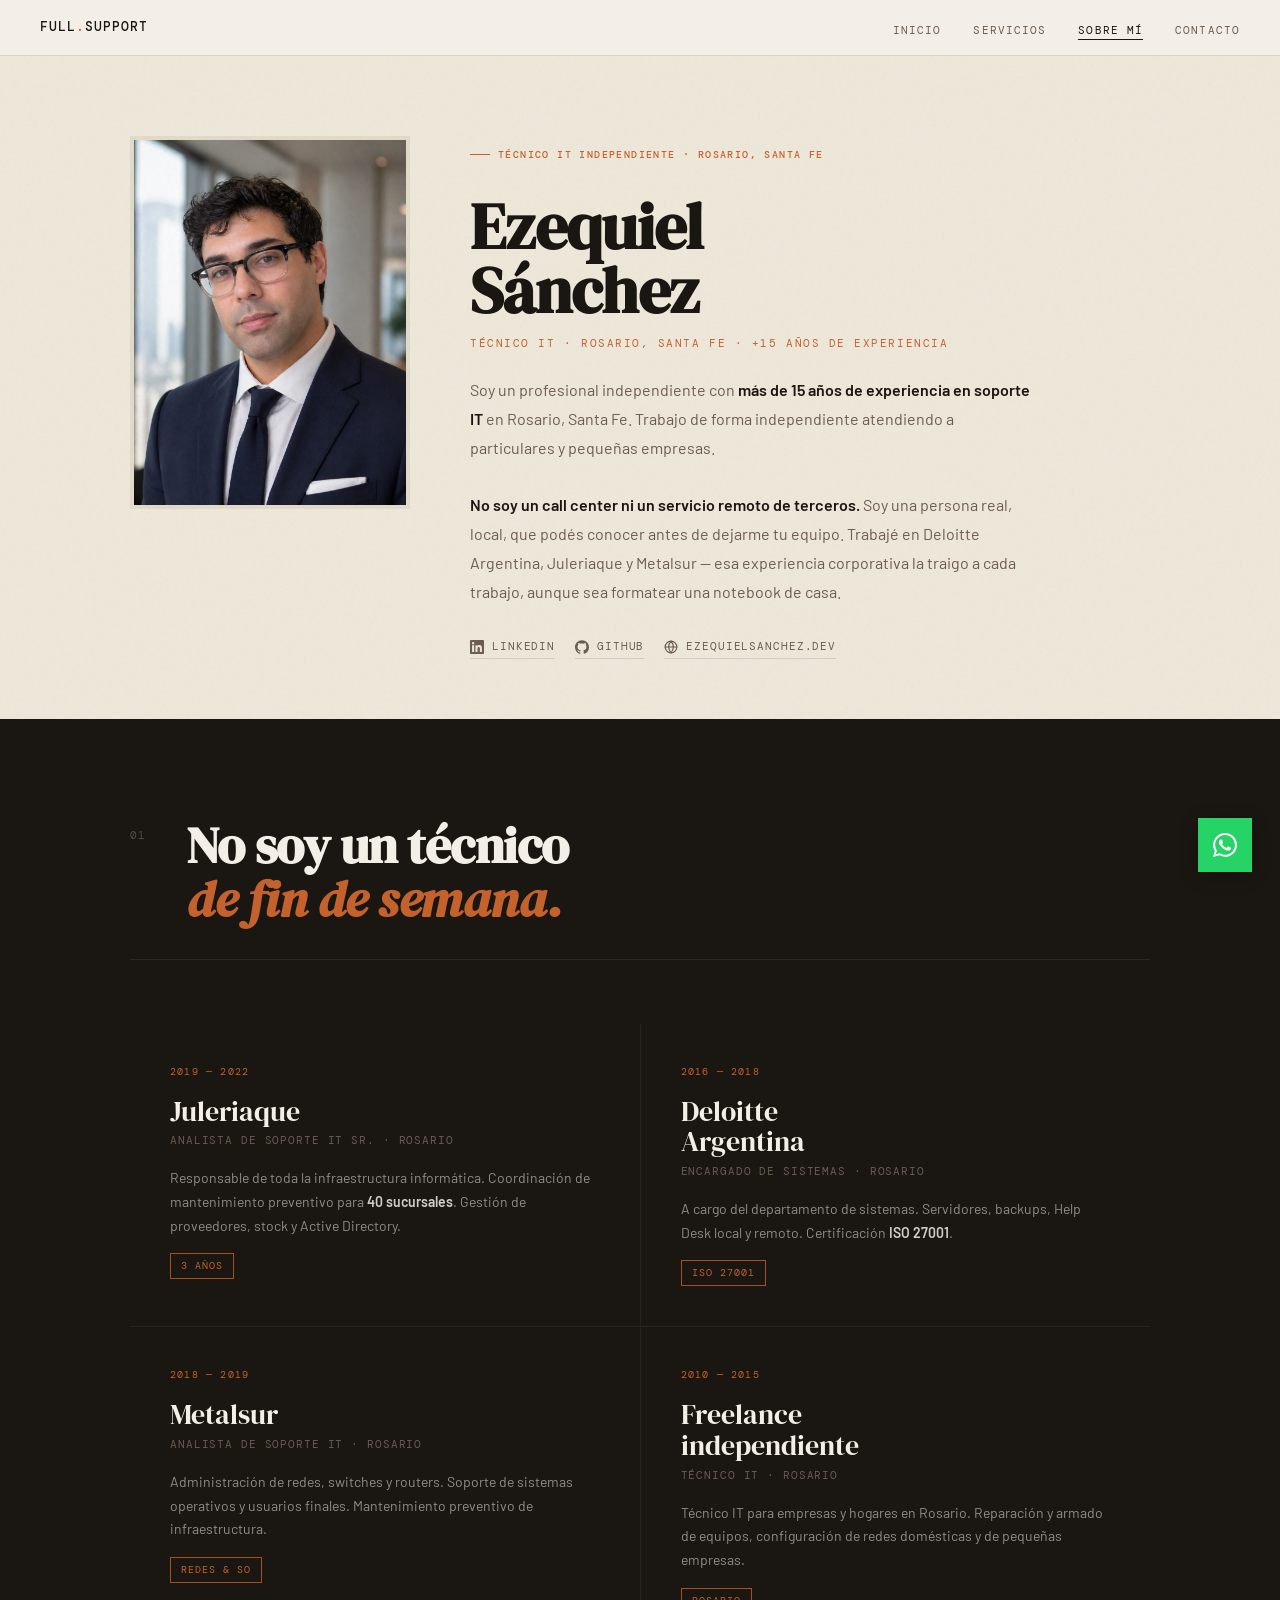
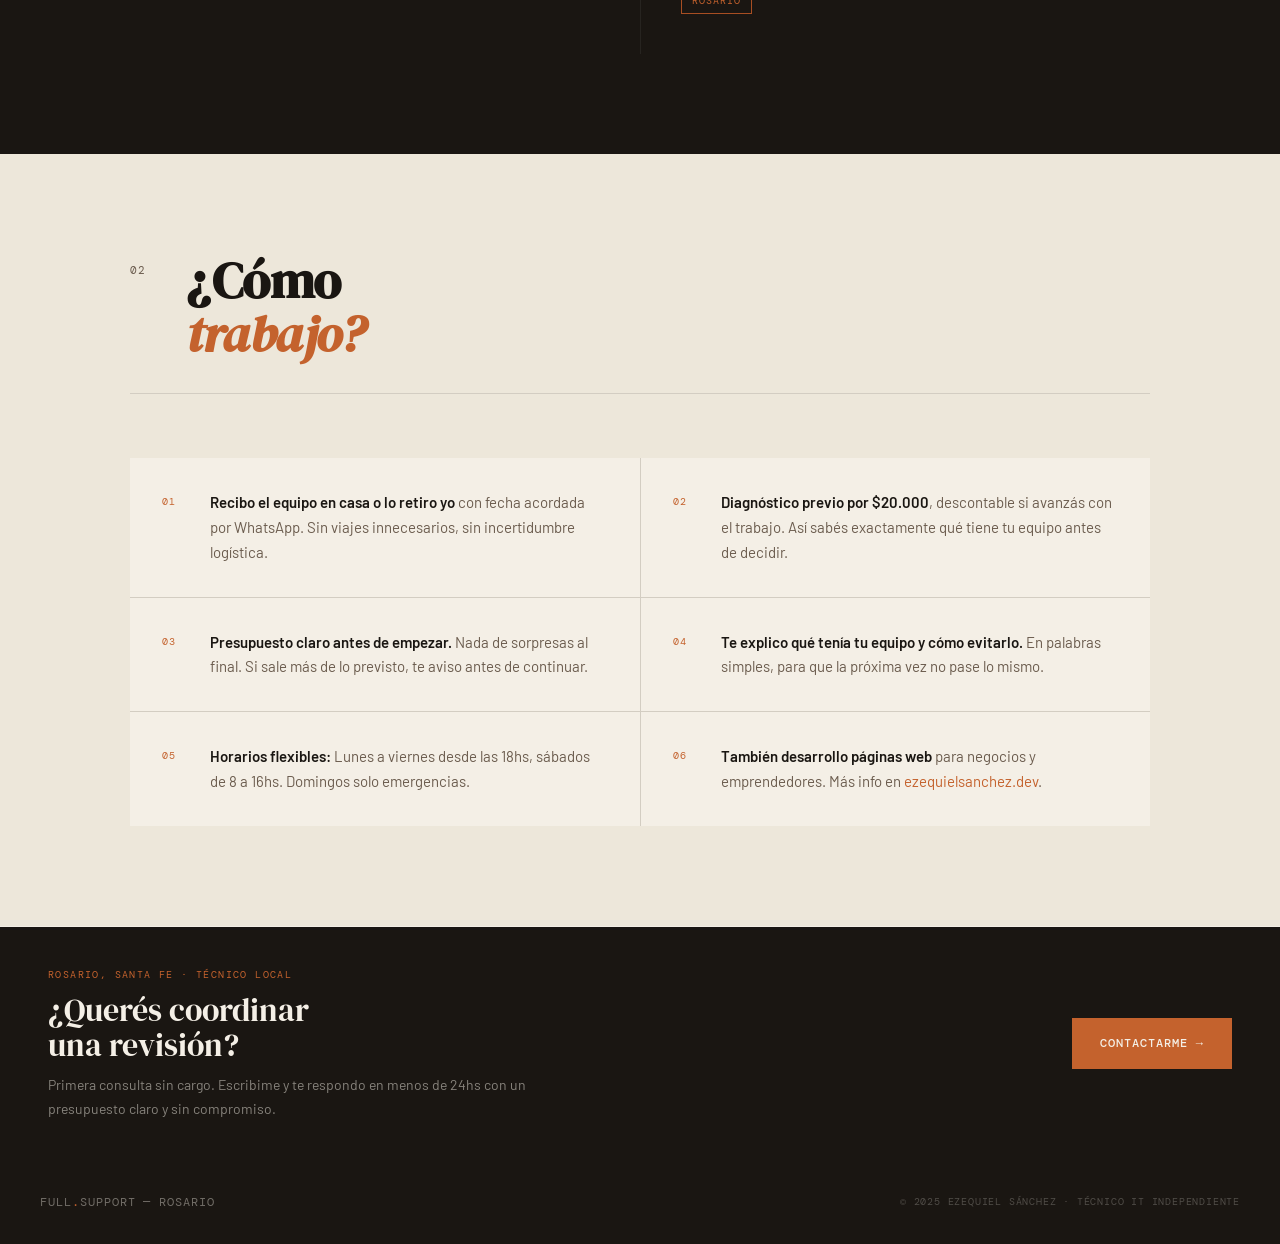
==== about.html @ 3cbcbaa0 "Add files via upload" ====
<!DOCTYPE html>
<html lang="es">
<head>
  <!-- Google tag (gtag.js) -->
  <script async src="https://www.googletagmanager.com/gtag/js?id=AW-779045094"></script>
  <script>
    window.dataLayer = window.dataLayer || [];
    function gtag(){dataLayer.push(arguments);}
    gtag('js', new Date());
    gtag('config', 'AW-779045094');
  </script>
  <meta charset="UTF-8">
  <meta name="viewport" content="width=device-width, initial-scale=1.0">
  <title>Sobre mí | Ezequiel Sánchez — Técnico IT Independiente en Rosario</title>
  <meta name="description" content="Ezequiel Sánchez es técnico IT independiente en Rosario, Santa Fe. +15 años de experiencia real en empresas como Deloitte y Juleriaque. No un call center: una persona local que conocés antes de dejarle tu equipo.">
  <meta name="author" content="Ezequiel Sánchez">
  <meta property="og:title" content="Ezequiel Sánchez — Técnico IT Independiente en Rosario">
  <meta property="og:description" content="Profesional independiente en Rosario con +15 años en IT. Ex Deloitte y Juleriaque. Conocé quién va a trabajar con tu equipo antes de entregárselo.">
  <meta property="og:url" content="https://geekybear.github.io/about.html">
  <meta property="og:image" content="https://geekybear.github.io/assets/photo.png">
  <meta property="og:type" content="profile">
  <link rel="canonical" href="https://geekybear.github.io/about.html">
  <link rel="icon" type="image/svg+xml" href="assets/favicon.svg">
  <link rel="preconnect" href="https://fonts.googleapis.com">
  <link rel="preconnect" href="https://fonts.gstatic.com" crossorigin>
  <link href="https://fonts.googleapis.com/css2?family=DM+Serif+Display:ital@0;1&family=DM+Mono:wght@300;400;500&family=Barlow:wght@400;500;600&display=swap" rel="stylesheet">
  <link rel="stylesheet" href="css/variables.css">
  <link rel="stylesheet" href="css/base.css">
  <link rel="stylesheet" href="css/components.css">
  <link rel="stylesheet" href="css/layout.css">
  <link rel="stylesheet" href="css/pages.css">
  <script type="application/ld+json">
  {
    "@context": "https://schema.org",
    "@type": "Person",
    "name": "Ezequiel Sánchez",
    "jobTitle": "Técnico IT Independiente",
    "description": "Técnico IT independiente en Rosario, Santa Fe, Argentina. Más de 15 años de experiencia en soporte IT, incluyendo trabajo en Deloitte Argentina y Juleriaque. Especializado en mantenimiento, optimización y configuración de computadoras. También desarrolla páginas web.",
    "worksFor": {
      "@type": "Organization",
      "name": "Full.Support",
      "url": "https://geekybear.github.io"
    },
    "address": {
      "@type": "PostalAddress",
      "addressLocality": "Rosario",
      "addressRegion": "Santa Fe",
      "addressCountry": "AR"
    },
    "telephone": "+5493416022238",
    "email": "ezedsanchez@outlook.com",
    "url": "https://geekybear.github.io/about.html",
    "sameAs": [
      "https://www.linkedin.com/in/ezequiel-sanchez-dev/",
      "https://github.com/geekybear",
      "https://ezequielsanchez.dev"
    ],
    "knowsAbout": ["Soporte IT", "Mantenimiento de PC", "Redes", "Windows", "Active Directory", "Desarrollo Web", "HTML", "CSS", "JavaScript"]
  }
  </script>
</head>
<body>

<nav class="nav" id="nav">
  <a href="index.html" class="nav__logo">Full<em>.</em>Support</a>
  <ul class="nav__links">
    <li><a href="index.html" class="nav__link">Inicio</a></li>
    <li><a href="servicios.html" class="nav__link">Servicios</a></li>
    <li><a href="about.html" class="nav__link nav__link--active">Sobre mí</a></li>
    <li><a href="contacto.html" class="nav__link">Contacto</a></li>
  </ul>
  <button class="nav__hamburger" id="hamburger" aria-label="Abrir menú" aria-expanded="false">
    <span></span><span></span><span></span>
  </button>
</nav>
<div class="nav__mobile" id="mobile-menu">
  <ul class="nav__mobile-links">
    <li><a href="index.html" class="nav__mobile-link">Inicio</a></li>
    <li><a href="servicios.html" class="nav__mobile-link">Servicios</a></li>
    <li><a href="about.html" class="nav__mobile-link nav__link--active">Sobre mí</a></li>
    <li><a href="contacto.html" class="nav__mobile-link">Contacto</a></li>
  </ul>
</div>

<!-- ABOUT HERO -->
<div class="about-hero">
  <div class="about-hero__inner">
    <div>
      <img
        src="assets/photo.png"
        alt="Ezequiel Sánchez, técnico IT independiente en Rosario, Santa Fe"
        class="about-hero__photo"
        loading="eager"
      >
    </div>
    <div>
      <div class="hero__badge">Técnico IT Independiente · Rosario, Santa Fe</div>
      <h1 class="about-hero__name">Ezequiel<br>Sánchez</h1>
      <div class="about-hero__title">Técnico IT · Rosario, Santa Fe · +15 años de experiencia</div>
      <p class="about-hero__bio">
        Soy un profesional independiente con <strong>más de 15 años de experiencia en soporte IT</strong>
        en Rosario, Santa Fe. Trabajo de forma independiente atendiendo a particulares y pequeñas empresas.
        <br><br>
        <strong>No soy un call center ni un servicio remoto de terceros.</strong>
        Soy una persona real, local, que podés conocer antes de dejarme tu equipo.
        Trabajé en Deloitte Argentina, Juleriaque y Metalsur — esa experiencia corporativa la traigo
        a cada trabajo, aunque sea formatear una notebook de casa.
      </p>

      <div class="profile-links">
        <a href="https://www.linkedin.com/in/ezequiel-sanchez-dev/" target="_blank" rel="noopener" class="profile-link" aria-label="LinkedIn de Ezequiel Sánchez">
          <svg width="14" height="14" viewBox="0 0 24 24" fill="currentColor" aria-hidden="true"><path d="M20.447 20.452h-3.554v-5.569c0-1.328-.027-3.037-1.852-3.037-1.853 0-2.136 1.445-2.136 2.939v5.667H9.351V9h3.414v1.561h.046c.477-.9 1.637-1.85 3.37-1.85 3.601 0 4.267 2.37 4.267 5.455v6.286zM5.337 7.433a2.062 2.062 0 01-2.063-2.065 2.064 2.064 0 112.063 2.065zm1.782 13.019H3.555V9h3.564v11.452zM22.225 0H1.771C.792 0 0 .774 0 1.729v20.542C0 23.227.792 24 1.771 24h20.451C23.2 24 24 23.227 24 22.271V1.729C24 .774 23.2 0 22.222 0h.003z"/></svg>
          LinkedIn
        </a>
        <a href="https://github.com/geekybear" target="_blank" rel="noopener" class="profile-link" aria-label="GitHub de Ezequiel Sánchez">
          <svg width="14" height="14" viewBox="0 0 24 24" fill="currentColor" aria-hidden="true"><path d="M12 .297c-6.63 0-12 5.373-12 12 0 5.303 3.438 9.8 8.205 11.385.6.113.82-.258.82-.577 0-.285-.01-1.04-.015-2.04-3.338.724-4.042-1.61-4.042-1.61C4.422 18.07 3.633 17.7 3.633 17.7c-1.087-.744.084-.729.084-.729 1.205.084 1.838 1.236 1.838 1.236 1.07 1.835 2.809 1.305 3.495.998.108-.776.417-1.305.76-1.605-2.665-.3-5.466-1.332-5.466-5.93 0-1.31.465-2.38 1.235-3.22-.135-.303-.54-1.523.105-3.176 0 0 1.005-.322 3.3 1.23.96-.267 1.98-.399 3-.405 1.02.006 2.04.138 3 .405 2.28-1.552 3.285-1.23 3.285-1.23.645 1.653.24 2.873.12 3.176.765.84 1.23 1.91 1.23 3.22 0 4.61-2.805 5.625-5.475 5.92.42.36.81 1.096.81 2.22 0 1.606-.015 2.896-.015 3.286 0 .315.21.69.825.57C20.565 22.092 24 17.592 24 12.297c0-6.627-5.373-12-12-12"/></svg>
          GitHub
        </a>
        <a href="https://ezequielsanchez.dev" target="_blank" rel="noopener" class="profile-link" aria-label="Portfolio de desarrollo web">
          <svg width="14" height="14" viewBox="0 0 24 24" fill="none" stroke="currentColor" stroke-width="2" stroke-linecap="round" stroke-linejoin="round" aria-hidden="true"><circle cx="12" cy="12" r="10"/><line x1="2" y1="12" x2="22" y2="12"/><path d="M12 2a15.3 15.3 0 014 10 15.3 15.3 0 01-4 10 15.3 15.3 0 01-4-10 15.3 15.3 0 014-10z"/></svg>
          ezequielsanchez.dev
        </a>
      </div>
    </div>
  </div>
  <div style="height: 60px;"></div>
</div>

<!-- TRAYECTORIA -->
<section class="section--ink">
  <div class="container">
    <div class="section-header fade-up">
      <div class="section-header__num" style="color:rgba(244,239,230,0.25)">01</div>
      <h2 class="section-header__title" style="color:var(--cream);">No soy un técnico<br><em>de fin de semana.</em></h2>
    </div>

    <div class="timeline">
      <div class="timeline__cell fade-up">
        <div class="timeline__period">2019 — 2022</div>
        <div class="timeline__company">Juleriaque</div>
        <div class="timeline__role">Analista de Soporte IT Sr. · Rosario</div>
        <div class="timeline__desc">
          Responsable de toda la infraestructura informática. Coordinación de mantenimiento preventivo
          para <strong>40 sucursales</strong>. Gestión de proveedores, stock y Active Directory.
        </div>
        <div class="timeline__tag">3 años</div>
      </div>
      <div class="timeline__cell fade-up">
        <div class="timeline__period">2016 — 2018</div>
        <div class="timeline__company">Deloitte<br>Argentina</div>
        <div class="timeline__role">Encargado de Sistemas · Rosario</div>
        <div class="timeline__desc">
          A cargo del departamento de sistemas. Servidores, backups, Help Desk local y remoto.
          Certificación <strong>ISO 27001</strong>.
        </div>
        <div class="timeline__tag">ISO 27001</div>
      </div>
      <div class="timeline__cell fade-up">
        <div class="timeline__period">2018 — 2019</div>
        <div class="timeline__company">Metalsur</div>
        <div class="timeline__role">Analista de Soporte IT · Rosario</div>
        <div class="timeline__desc">
          Administración de redes, switches y routers. Soporte de sistemas operativos y usuarios finales.
          Mantenimiento preventivo de infraestructura.
        </div>
        <div class="timeline__tag">Redes & SO</div>
      </div>
      <div class="timeline__cell fade-up">
        <div class="timeline__period">2010 — 2015</div>
        <div class="timeline__company">Freelance<br>independiente</div>
        <div class="timeline__role">Técnico IT · Rosario</div>
        <div class="timeline__desc">
          Técnico IT para empresas y hogares en Rosario. Reparación y armado de equipos, configuración
          de redes domésticas y de pequeñas empresas.
        </div>
        <div class="timeline__tag">Rosario</div>
      </div>
    </div>
  </div>
</section>

<!-- CÓMO TRABAJO -->
<section class="section--cream2">
  <div class="container">
    <div class="section-header fade-up">
      <div class="section-header__num">02</div>
      <h2 class="section-header__title">¿Cómo<br><em>trabajo?</em></h2>
    </div>

    <div class="how-grid fade-up">
      <div class="how-cell">
        <div class="how-cell__num">01</div>
        <div class="how-cell__text">
          <strong>Recibo el equipo en casa o lo retiro yo</strong> con fecha acordada por WhatsApp.
          Sin viajes innecesarios, sin incertidumbre logística.
        </div>
      </div>
      <div class="how-cell">
        <div class="how-cell__num">02</div>
        <div class="how-cell__text">
          <strong>Diagnóstico previo por $20.000</strong>, descontable si avanzás con el trabajo.
          Así sabés exactamente qué tiene tu equipo antes de decidir.
        </div>
      </div>
      <div class="how-cell">
        <div class="how-cell__num">03</div>
        <div class="how-cell__text">
          <strong>Presupuesto claro antes de empezar.</strong>
          Nada de sorpresas al final. Si sale más de lo previsto, te aviso antes de continuar.
        </div>
      </div>
      <div class="how-cell">
        <div class="how-cell__num">04</div>
        <div class="how-cell__text">
          <strong>Te explico qué tenía tu equipo y cómo evitarlo.</strong>
          En palabras simples, para que la próxima vez no pase lo mismo.
        </div>
      </div>
      <div class="how-cell">
        <div class="how-cell__num">05</div>
        <div class="how-cell__text">
          <strong>Horarios flexibles:</strong> Lunes a viernes desde las 18hs,
          sábados de 8 a 16hs. Domingos solo emergencias.
        </div>
      </div>
      <div class="how-cell">
        <div class="how-cell__num">06</div>
        <div class="how-cell__text">
          <strong>También desarrollo páginas web</strong> para negocios y emprendedores.
          Más info en <a href="https://ezequielsanchez.dev" target="_blank" rel="noopener" style="color:var(--orange);">ezequielsanchez.dev</a>.
        </div>
      </div>
    </div>
  </div>
</section>

<!-- CTA -->
<div class="banner fade-up">
  <div>
    <div class="banner__eyebrow">Rosario, Santa Fe · Técnico local</div>
    <div class="banner__title">¿Querés coordinar<br>una revisión?</div>
    <div class="banner__desc">Primera consulta sin cargo. Escribime y te respondo en menos de 24hs con un presupuesto claro y sin compromiso.</div>
  </div>
  <a href="contacto.html" class="banner__cta">Contactarme →</a>
</div>

<footer class="footer">
  <div class="footer__logo">Full<em>.</em>Support — Rosario</div>
  <div class="footer__copy">© 2025 Ezequiel Sánchez · Técnico IT Independiente</div>
</footer>

<a href="https://wa.me/5493416022238" target="_blank" rel="noopener" class="floating-wa" aria-label="Contactar por WhatsApp">
  <svg width="24" height="24" viewBox="0 0 24 24" fill="currentColor" aria-hidden="true"><path d="M17.472 14.382c-.297-.149-1.758-.867-2.03-.967-.273-.099-.471-.148-.67.15-.197.297-.767.966-.94 1.164-.173.199-.347.223-.644.075-.297-.15-1.255-.463-2.39-1.475-.883-.788-1.48-1.761-1.653-2.059-.173-.297-.018-.458.13-.606.134-.133.298-.347.446-.52.149-.174.198-.298.298-.497.099-.198.05-.371-.025-.52-.075-.149-.669-1.612-.916-2.207-.242-.579-.487-.5-.669-.51-.173-.008-.371-.01-.57-.01-.198 0-.52.074-.792.372-.272.297-1.04 1.016-1.04 2.479 0 1.462 1.065 2.875 1.213 3.074.149.198 2.096 3.2 5.077 4.487.709.306 1.262.489 1.694.625.712.227 1.36.195 1.871.118.571-.085 1.758-.719 2.006-1.413.248-.694.248-1.289.173-1.413-.074-.124-.272-.198-.57-.347m-5.421 7.403h-.004a9.87 9.87 0 01-5.031-1.378l-.361-.214-3.741.982.998-3.648-.235-.374a9.86 9.86 0 01-1.51-5.26c.001-5.45 4.436-9.884 9.888-9.884 2.64 0 5.122 1.03 6.988 2.898a9.825 9.825 0 012.893 6.994c-.003 5.45-4.437 9.884-9.885 9.884m8.413-18.297A11.815 11.815 0 0012.05 0C5.495 0 .16 5.335.157 11.892c0 2.096.547 4.142 1.588 5.945L.057 24l6.305-1.654a11.882 11.882 0 005.683 1.448h.005c6.554 0 11.89-5.335 11.893-11.893a11.821 11.821 0 00-3.48-8.413z"/></svg>
</a>

<script src="js/main.js"></script>
</body>
</html>
---- css/variables.css ----
:root {
  /* Colors */
  --cream: #F4EFE6;
  --cream2: #EDE7DA;
  --cream3: #E2DAC9;
  --ink: #1A1612;
  --ink2: #3D342A;
  --ink3: #6B5C4E;
  --orange: #C4622D;
  --orange2: #A84E22;
  --orange-light: #F0D5C4;
  --rule: rgba(26,22,18,0.12);

  /* Layout */
  --container-max: 1100px;
  --nav-height: 56px;
  --section-pad: 100px;
}
---- css/base.css ----
*, *::before, *::after {
  box-sizing: border-box;
  margin: 0;
  padding: 0;
}

html {
  scroll-behavior: smooth;
}

body {
  background: var(--cream);
  color: var(--ink);
  font-family: 'Barlow', sans-serif;
  font-size: 16px;
  line-height: 1.6;
  overflow-x: hidden;
  -webkit-font-smoothing: antialiased;
}

/* Grain texture */
body::before {
  content: '';
  position: fixed;
  inset: 0;
  background-image: url("data:image/svg+xml,%3Csvg viewBox='0 0 256 256' xmlns='http://www.w3.org/2000/svg'%3E%3Cfilter id='noise'%3E%3CfeTurbulence type='fractalNoise' baseFrequency='0.9' numOctaves='4' stitchTiles='stitch'/%3E%3C/filter%3E%3Crect width='100%25' height='100%25' filter='url(%23noise)' opacity='0.04'/%3E%3C/svg%3E");
  pointer-events: none;
  z-index: 0;
  opacity: 0.5;
}

a { color: inherit; text-decoration: none; }
img { max-width: 100%; display: block; }
ul { list-style: none; }

.container {
  max-width: var(--container-max);
  margin: 0 auto;
  padding: 0 40px;
  position: relative;
  z-index: 1;
}

section {
  padding: var(--section-pad) 0;
  position: relative;
  z-index: 1;
}

/* Animations */
@keyframes fadeUp {
  from { opacity: 0; transform: translateY(16px); }
  to   { opacity: 1; transform: translateY(0); }
}

@keyframes marquee {
  from { transform: translateX(0); }
  to   { transform: translateX(-50%); }
}

.fade-up {
  opacity: 0;
  transform: translateY(20px);
  transition: opacity 0.55s ease, transform 0.55s ease;
}

.fade-up.is-visible {
  opacity: 1;
  transform: translateY(0);
}
---- css/components.css ----
/* ===== NAV ===== */
.nav {
  position: fixed;
  top: 0; left: 0; right: 0;
  z-index: 100;
  background: var(--cream);
  border-bottom: 1px solid var(--rule);
  padding: 0 40px;
  height: var(--nav-height);
  display: flex;
  justify-content: space-between;
  align-items: center;
}

.nav__logo {
  font-family: 'DM Mono', monospace;
  font-size: 13px;
  font-weight: 500;
  color: var(--ink);
  letter-spacing: 0.08em;
  text-transform: uppercase;
}

.nav__logo em {
  color: var(--orange);
  font-style: normal;
}

.nav__links {
  display: flex;
  gap: 32px;
}

.nav__link {
  font-family: 'DM Mono', monospace;
  font-size: 11px;
  color: var(--ink3);
  letter-spacing: 0.1em;
  text-transform: uppercase;
  transition: color 0.15s;
  padding-bottom: 2px;
}

.nav__link:hover { color: var(--orange); }

.nav__link--active {
  color: var(--ink);
  border-bottom: 1px solid var(--ink);
}

.nav__hamburger {
  display: none;
  flex-direction: column;
  gap: 5px;
  background: none;
  border: none;
  cursor: pointer;
  padding: 4px;
}

.nav__hamburger span {
  display: block;
  width: 22px;
  height: 1.5px;
  background: var(--ink);
  transition: all 0.25s ease;
  transform-origin: center;
}

.nav__hamburger--open span:nth-child(1) { transform: translateY(6.5px) rotate(45deg); }
.nav__hamburger--open span:nth-child(2) { opacity: 0; }
.nav__hamburger--open span:nth-child(3) { transform: translateY(-6.5px) rotate(-45deg); }

.nav__mobile {
  display: none;
  position: fixed;
  top: var(--nav-height);
  left: 0; right: 0;
  background: var(--cream);
  border-bottom: 1px solid var(--rule);
  padding: 24px 20px;
  z-index: 99;
}

.nav__mobile--open { display: block; }

.nav__mobile-links {
  display: flex;
  flex-direction: column;
  gap: 0;
}

.nav__mobile-link {
  font-family: 'DM Mono', monospace;
  font-size: 12px;
  letter-spacing: 0.1em;
  text-transform: uppercase;
  color: var(--ink3);
  padding: 16px 0;
  border-bottom: 1px solid var(--rule);
  display: block;
  transition: color 0.15s;
}

.nav__mobile-link:hover,
.nav__mobile-link.nav__link--active { color: var(--orange); }

/* ===== BUTTONS ===== */
.btn--primary {
  display: inline-flex;
  align-items: center;
  gap: 10px;
  background: var(--ink);
  color: var(--cream);
  font-family: 'DM Mono', monospace;
  font-size: 12px;
  font-weight: 500;
  padding: 14px 24px;
  letter-spacing: 0.06em;
  text-transform: uppercase;
  transition: background 0.2s;
}

.btn--primary:hover { background: var(--orange); }

.btn--ghost {
  font-family: 'DM Mono', monospace;
  font-size: 11px;
  color: var(--ink3);
  letter-spacing: 0.08em;
  text-transform: uppercase;
  border-bottom: 1px solid var(--ink3);
  padding-bottom: 2px;
  transition: all 0.15s;
}

.btn--ghost:hover { color: var(--orange); border-color: var(--orange); }

/* ===== MARQUEE ===== */
.marquee {
  border-top: 1px solid var(--rule);
  border-bottom: 1px solid var(--rule);
  background: var(--ink);
  overflow: hidden;
  padding: 14px 0;
  position: relative;
  z-index: 1;
}

.marquee__track {
  display: flex;
  width: max-content;
  animation: marquee 28s linear infinite;
}

.marquee__item {
  font-family: 'DM Mono', monospace;
  font-size: 11px;
  font-weight: 500;
  letter-spacing: 0.1em;
  text-transform: uppercase;
  color: var(--cream2);
  padding: 0 40px;
  white-space: nowrap;
}

.marquee__item em {
  color: var(--orange);
  font-style: normal;
  margin-right: 40px;
}

/* ===== SECTION HEADER ===== */
.section-header {
  display: grid;
  grid-template-columns: auto 1fr;
  gap: 40px;
  align-items: start;
  margin-bottom: 64px;
  padding-bottom: 32px;
  border-bottom: 1px solid var(--rule);
}

.section-header__num {
  font-family: 'DM Mono', monospace;
  font-size: 11px;
  color: var(--ink3);
  letter-spacing: 0.1em;
  padding-top: 8px;
}

.section-header__title {
  font-family: 'DM Serif Display', serif;
  font-size: clamp(36px, 4vw, 56px);
  line-height: 1.05;
  letter-spacing: -0.01em;
  color: var(--ink);
}

.section-header__title em {
  font-style: italic;
  color: var(--orange);
}

/* ===== BANNER (emergency/CTA) ===== */
.banner {
  background: var(--ink);
  display: flex;
  justify-content: space-between;
  align-items: center;
  padding: 40px 48px;
  gap: 40px;
  margin-top: 1px;
}

.banner__eyebrow {
  font-family: 'DM Mono', monospace;
  font-size: 10px;
  letter-spacing: 0.14em;
  text-transform: uppercase;
  color: var(--orange);
  margin-bottom: 10px;
}

.banner__title {
  font-family: 'DM Serif Display', serif;
  font-size: 32px;
  color: var(--cream);
  line-height: 1.1;
  margin-bottom: 10px;
}

.banner__desc {
  font-size: 14px;
  color: rgba(244,239,230,0.5);
  line-height: 1.7;
  max-width: 500px;
}

.banner__cta {
  display: inline-block;
  flex-shrink: 0;
  background: var(--orange);
  color: var(--cream);
  font-family: 'DM Mono', monospace;
  font-size: 12px;
  font-weight: 500;
  letter-spacing: 0.08em;
  text-transform: uppercase;
  padding: 16px 28px;
  white-space: nowrap;
  transition: background 0.2s;
}

.banner__cta:hover { background: var(--orange2); }

/* ===== FOOTER ===== */
.footer {
  background: var(--ink);
  padding: 32px 40px;
  display: flex;
  justify-content: space-between;
  align-items: center;
  position: relative;
  z-index: 1;
}

.footer__logo {
  font-family: 'DM Mono', monospace;
  font-size: 12px;
  color: rgba(244,239,230,0.4);
  letter-spacing: 0.08em;
  text-transform: uppercase;
}

.footer__logo em { color: var(--orange); font-style: normal; }

.footer__copy {
  font-family: 'DM Mono', monospace;
  font-size: 10px;
  color: rgba(244,239,230,0.25);
  letter-spacing: 0.08em;
  text-transform: uppercase;
}

/* ===== FLOATING WHATSAPP ===== */
.floating-wa {
  position: fixed;
  bottom: 28px;
  right: 28px;
  z-index: 200;
  background: #25D366;
  color: #fff;
  width: 54px;
  height: 54px;
  display: flex;
  align-items: center;
  justify-content: center;
  box-shadow: 0 4px 20px rgba(0,0,0,0.18);
  transition: transform 0.2s, box-shadow 0.2s;
  border-radius: 0;
}

.floating-wa:hover {
  transform: scale(1.08);
  box-shadow: 0 8px 28px rgba(0,0,0,0.22);
}

/* ===== HERO BADGE ===== */
.hero__badge {
  display: inline-flex;
  align-items: center;
  gap: 8px;
  font-family: 'DM Mono', monospace;
  font-size: 10px;
  font-weight: 500;
  letter-spacing: 0.14em;
  text-transform: uppercase;
  color: var(--orange);
  margin-bottom: 32px;
  animation: fadeUp 0.5s ease both;
}

.hero__badge::before {
  content: '';
  display: inline-block;
  width: 20px;
  height: 1px;
  background: var(--orange);
}

/* ===== PROFILE LINKS ===== */
.profile-links {
  display: flex;
  gap: 20px;
  flex-wrap: wrap;
  margin-top: 32px;
}

.profile-link {
  display: inline-flex;
  align-items: center;
  gap: 8px;
  font-family: 'DM Mono', monospace;
  font-size: 11px;
  letter-spacing: 0.08em;
  text-transform: uppercase;
  color: var(--ink3);
  border-bottom: 1px solid var(--rule);
  padding-bottom: 2px;
  transition: all 0.15s;
}

.profile-link:hover { color: var(--orange); border-color: var(--orange); }

/* ===== RESPONSIVE (components) ===== */
@media (max-width: 768px) {
  .nav { padding: 0 20px; }
  .nav__links { display: none; }
  .nav__hamburger { display: flex; }

  .banner { flex-direction: column; padding: 32px 20px; align-items: flex-start; }
  .banner__cta { width: 100%; text-align: center; }

  .footer { flex-direction: column; gap: 8px; text-align: center; padding: 24px 20px; }

  .profile-links { flex-direction: column; gap: 12px; }
}

/* ===== FAQ ===== */
.faq-list {
  display: flex;
  flex-direction: column;
  gap: 0;
}

.faq-item {
  border-top: 1px solid var(--rule);
  padding: 28px 0;
}

.faq-item:last-child { border-bottom: 1px solid var(--rule); }

.faq-item__q {
  font-family: 'DM Serif Display', serif;
  font-size: 20px;
  color: var(--ink);
  margin-bottom: 12px;
}

.faq-item__a {
  font-size: 15px;
  color: var(--ink3);
  line-height: 1.7;
  max-width: 680px;
}
---- css/layout.css ----
/* ===== HERO ===== */
.hero {
  min-height: 100vh;
  padding-top: var(--nav-height);
  display: grid;
  grid-template-rows: 1fr auto;
  position: relative;
  z-index: 1;
}

.hero__inner {
  padding: 80px 40px 60px;
  display: grid;
  grid-template-columns: 1fr 340px;
  gap: 60px;
  align-items: end;
  max-width: var(--container-max);
  margin: 0 auto;
  width: 100%;
}

.hero__title {
  font-family: 'DM Serif Display', serif;
  font-size: clamp(52px, 6.5vw, 88px);
  line-height: 1.0;
  letter-spacing: -0.01em;
  color: var(--ink);
  margin-bottom: 32px;
  animation: fadeUp 0.5s 0.1s ease both;
}

.hero__title em { font-style: italic; color: var(--orange); }

.hero__sub {
  font-size: 16px;
  color: var(--ink3);
  line-height: 1.75;
  max-width: 480px;
  margin-bottom: 40px;
  animation: fadeUp 0.5s 0.2s ease both;
}

.hero__sub strong { color: var(--ink); font-weight: 600; }

.hero__ctas {
  display: flex;
  gap: 16px;
  align-items: center;
  flex-wrap: wrap;
  animation: fadeUp 0.5s 0.3s ease both;
}

.hero__sidebar {
  padding-bottom: 8px;
  animation: fadeUp 0.5s 0.35s ease both;
}

.hero__stat { border-top: 1px solid var(--rule); padding: 20px 0; }

.hero__stat-label {
  font-family: 'DM Mono', monospace;
  font-size: 9px;
  font-weight: 500;
  letter-spacing: 0.14em;
  text-transform: uppercase;
  color: var(--ink3);
  margin-bottom: 8px;
}

.hero__stat-value {
  font-family: 'DM Serif Display', serif;
  font-size: 36px;
  color: var(--ink);
  line-height: 1;
}

.hero__stat-value--orange { color: var(--orange); }
.hero__stat-sub { font-size: 13px; color: var(--ink3); margin-top: 4px; }

/* ===== SERVICES TABLE ===== */
.services-table {
  width: 100%;
  border-collapse: collapse;
}

.services-table tr {
  border-top: 1px solid var(--rule);
  transition: background 0.15s;
}

.services-table tr:last-child { border-bottom: 1px solid var(--rule); }
.services-table tr:hover { background: var(--cream3); }
.services-table td { padding: 28px 16px; vertical-align: top; }

.services-table__num {
  font-family: 'DM Mono', monospace;
  font-size: 10px;
  color: var(--ink3);
  letter-spacing: 0.1em;
  width: 48px;
  padding-top: 32px;
}

.services-table__name {
  font-family: 'DM Serif Display', serif;
  font-size: 26px;
  color: var(--ink);
  width: 28%;
}

.services-table__desc {
  font-size: 14px;
  color: var(--ink3);
  line-height: 1.65;
  padding-top: 6px;
}

.services-table__price {
  font-family: 'DM Mono', monospace;
  font-size: 14px;
  font-weight: 500;
  color: var(--orange);
  text-align: right;
  white-space: nowrap;
  padding-top: 6px;
}

.services-table__price--free {
  color: var(--ink);
  font-size: 12px;
  letter-spacing: 0.08em;
  text-transform: uppercase;
}

/* ===== SECTION BG VARIANTS ===== */
.section--cream2 { background: var(--cream2); }
.section--cream  { background: var(--cream); }
.section--ink    { background: var(--ink); }

.section--ink .section-header__title { color: var(--cream); }
.section--ink .section-header__num { color: rgba(244,239,230,0.25); }
.section--ink .section-header { border-bottom-color: rgba(255,255,255,0.08); }

/* ===== TIMELINE ===== */
.timeline {
  display: grid;
  grid-template-columns: 1fr 1fr;
  gap: 1px;
  background: rgba(255,255,255,0.06);
}

.timeline__cell { background: var(--ink); padding: 40px; transition: background 0.2s; }
.timeline__cell:hover { background: var(--ink2); }

.timeline__period {
  font-family: 'DM Mono', monospace;
  font-size: 10px;
  color: var(--orange);
  letter-spacing: 0.12em;
  text-transform: uppercase;
  margin-bottom: 16px;
}

.timeline__company {
  font-family: 'DM Serif Display', serif;
  font-size: 28px;
  color: var(--cream);
  line-height: 1.1;
  margin-bottom: 6px;
}

.timeline__role {
  font-family: 'DM Mono', monospace;
  font-size: 11px;
  color: var(--ink3);
  letter-spacing: 0.08em;
  text-transform: uppercase;
  margin-bottom: 16px;
}

.timeline__desc { font-size: 14px; color: rgba(244,239,230,0.55); line-height: 1.7; }
.timeline__desc strong { color: rgba(244,239,230,0.85); font-weight: 600; }

.timeline__tag {
  display: inline-block;
  margin-top: 16px;
  font-family: 'DM Mono', monospace;
  font-size: 10px;
  letter-spacing: 0.1em;
  text-transform: uppercase;
  color: var(--orange);
  border: 1px solid var(--orange2);
  padding: 4px 10px;
}

/* ===== WHY GRID ===== */
.why-grid {
  display: grid;
  grid-template-columns: 1fr 1fr;
  gap: 1px;
  background: var(--rule);
}

.why-cell {
  background: var(--cream);
  padding: 48px 40px;
  position: relative;
  overflow: hidden;
}

.why-cell::before {
  content: attr(data-num);
  position: absolute;
  top: -10px; right: 24px;
  font-family: 'DM Serif Display', serif;
  font-size: 120px;
  color: var(--cream2);
  line-height: 1;
  pointer-events: none;
  transition: color 0.2s;
}

.why-cell:hover::before { color: var(--orange-light); }

.why-cell__title {
  font-family: 'DM Serif Display', serif;
  font-size: 24px;
  color: var(--ink);
  margin-bottom: 12px;
  position: relative;
}

.why-cell__desc {
  font-size: 14px;
  color: var(--ink3);
  line-height: 1.7;
  max-width: 320px;
  position: relative;
}

/* ===== RESPONSIVE ===== */
@media (max-width: 768px) {
  .hero__inner { grid-template-columns: 1fr; gap: 48px; padding: 60px 20px 40px; }

  .hero__sidebar { display: grid; grid-template-columns: repeat(3, 1fr); gap: 0; }
  .hero__stat { border-top: none; border-left: 1px solid var(--rule); padding: 0 16px; }
  .hero__stat:first-child { border-left: none; padding-left: 0; }
  .hero__stat-value { font-size: 28px; }

  .container { padding: 0 20px; }
  section { padding: 72px 0; }
  .section-header { grid-template-columns: 1fr; gap: 8px; }

  .services-table { display: block; }
  .services-table tbody { display: block; }
  .services-table tr { display: block; padding: 20px 0; border-top: 1px solid var(--rule); }
  .services-table tr:first-child { border-top: none; }
  .services-table td { display: block; padding: 2px 0; }
  .services-table__num { display: none; }
  .services-table__name { font-size: 20px; padding-bottom: 6px; }
  .services-table__desc { padding-bottom: 8px; }
  .services-table__price { text-align: left; }

  .timeline { grid-template-columns: 1fr; }
  .why-grid { grid-template-columns: 1fr; }
}
---- css/pages.css ----
/* ===== ABOUT HERO ===== */
.about-hero {
  padding-top: var(--nav-height);
  padding-bottom: 0;
  background: var(--cream2);
}

.about-hero__inner {
  max-width: var(--container-max);
  margin: 0 auto;
  padding: 80px 40px 0;
  display: grid;
  grid-template-columns: 280px 1fr;
  gap: 60px;
  align-items: start;
}

.about-hero__photo {
  width: 100%;
  aspect-ratio: 3/4;
  object-fit: cover;
  object-position: top;
  display: block;
  border: 4px solid var(--cream3);
}

.about-hero__name {
  font-family: 'DM Serif Display', serif;
  font-size: clamp(40px, 5vw, 64px);
  line-height: 1.0;
  letter-spacing: -0.01em;
  color: var(--ink);
  margin-bottom: 12px;
  animation: fadeUp 0.5s 0.1s ease both;
}

.about-hero__title {
  font-family: 'DM Mono', monospace;
  font-size: 11px;
  letter-spacing: 0.14em;
  text-transform: uppercase;
  color: var(--orange);
  margin-bottom: 24px;
  animation: fadeUp 0.5s 0.15s ease both;
}

.about-hero__bio {
  font-size: 16px;
  color: var(--ink3);
  line-height: 1.8;
  max-width: 560px;
  animation: fadeUp 0.5s 0.2s ease both;
}

.about-hero__bio strong { color: var(--ink); font-weight: 600; }

/* ===== HOW I WORK ===== */
.how-grid {
  display: grid;
  grid-template-columns: repeat(2, 1fr);
  gap: 1px;
  background: var(--rule);
}

.how-cell {
  background: var(--cream);
  padding: 32px;
  display: flex;
  gap: 20px;
  align-items: flex-start;
}

.how-cell__num {
  font-family: 'DM Mono', monospace;
  font-size: 10px;
  color: var(--orange);
  letter-spacing: 0.1em;
  padding-top: 4px;
  flex-shrink: 0;
  min-width: 28px;
}

.how-cell__text { font-size: 15px; color: var(--ink3); line-height: 1.65; }
.how-cell__text strong { color: var(--ink); font-weight: 600; }

/* ===== CONTACT PAGE ===== */
.contact-layout {
  display: grid;
  grid-template-columns: 1fr 1fr;
  gap: 80px;
  align-items: start;
}

.contact-sub { font-size: 15px; color: var(--ink3); line-height: 1.7; margin-bottom: 40px; }

.contact-data { display: flex; flex-direction: column; }

.contact-row {
  display: flex;
  justify-content: space-between;
  align-items: baseline;
  padding: 16px 0;
  border-top: 1px solid var(--rule);
  font-size: 14px;
  gap: 16px;
}

.contact-row:last-child { border-bottom: 1px solid var(--rule); }

.contact-row__label {
  font-family: 'DM Mono', monospace;
  font-size: 10px;
  color: var(--ink3);
  letter-spacing: 0.1em;
  text-transform: uppercase;
  flex-shrink: 0;
}

.contact-row__value { font-weight: 600; color: var(--ink); text-align: right; }
.contact-row__value--accent { color: var(--orange); }

.wa-btn {
  display: flex;
  align-items: center;
  justify-content: center;
  gap: 12px;
  background: var(--ink);
  color: var(--cream);
  font-family: 'DM Mono', monospace;
  font-size: 12px;
  font-weight: 500;
  letter-spacing: 0.08em;
  text-transform: uppercase;
  padding: 20px 32px;
  margin-bottom: 16px;
  transition: background 0.2s;
  width: 100%;
}

.wa-btn:hover { background: var(--orange); }

.wa-note {
  font-family: 'DM Mono', monospace;
  font-size: 10px;
  color: var(--ink3);
  letter-spacing: 0.08em;
  text-align: center;
  text-transform: uppercase;
  margin-bottom: 32px;
}

.wa-note em { color: var(--orange); font-style: normal; }

/* ===== CONTACT FORM ===== */
.contact-form { display: flex; flex-direction: column; gap: 16px; }
.form-group { display: flex; flex-direction: column; gap: 6px; }

.form-label {
  font-family: 'DM Mono', monospace;
  font-size: 10px;
  letter-spacing: 0.1em;
  text-transform: uppercase;
  color: var(--ink3);
}

.form-input,
.form-textarea {
  background: var(--cream);
  border: 1px solid var(--rule);
  padding: 12px 16px;
  font-family: 'Barlow', sans-serif;
  font-size: 15px;
  color: var(--ink);
  outline: none;
  transition: border-color 0.15s;
  width: 100%;
  -webkit-appearance: none;
}

.form-input:focus,
.form-textarea:focus { border-color: var(--orange); }
.form-textarea { min-height: 120px; resize: vertical; }

.form-success {
  display: none;
  background: var(--orange-light);
  border-left: 3px solid var(--orange);
  padding: 16px 20px;
  font-size: 14px;
  color: var(--ink2);
  line-height: 1.6;
  margin-bottom: 16px;
}

/* ===== HORARIOS ===== */
.horarios-title {
  font-family: 'DM Mono', monospace;
  font-size: 10px;
  letter-spacing: 0.14em;
  text-transform: uppercase;
  color: var(--ink3);
  margin-bottom: 16px;
  margin-top: 40px;
}

.horario-row {
  display: flex;
  justify-content: space-between;
  padding: 12px 0;
  border-top: 1px solid var(--rule);
  font-size: 14px;
}

.horario-row:last-child { border-bottom: 1px solid var(--rule); }
.horario-row .dia { color: var(--ink3); }
.horario-row .hora { font-family: 'DM Mono', monospace; font-size: 13px; color: var(--ink); }
.horario-row .hora--accent { color: var(--orange); }

/* ===== SECTION DIVIDER ===== */
.section-divider {
  display: flex;
  align-items: center;
  gap: 20px;
  margin-bottom: 48px;
  margin-top: 72px;
}

.section-divider__label {
  font-family: 'DM Mono', monospace;
  font-size: 10px;
  letter-spacing: 0.14em;
  text-transform: uppercase;
  color: var(--orange);
  white-space: nowrap;
}

.section-divider__line { flex: 1; height: 1px; background: var(--rule); }

/* ===== RESPONSIVE (pages) ===== */
@media (max-width: 768px) {
  .how-grid { grid-template-columns: 1fr; }
  .contact-layout { grid-template-columns: 1fr; gap: 48px; }
  .about-hero__inner { grid-template-columns: 1fr; gap: 32px; }
  .about-hero__photo { width: 160px; height: 160px; object-fit: cover; border-radius: 50%; aspect-ratio: 1; }
  .section-divider { margin-top: 48px; }
}
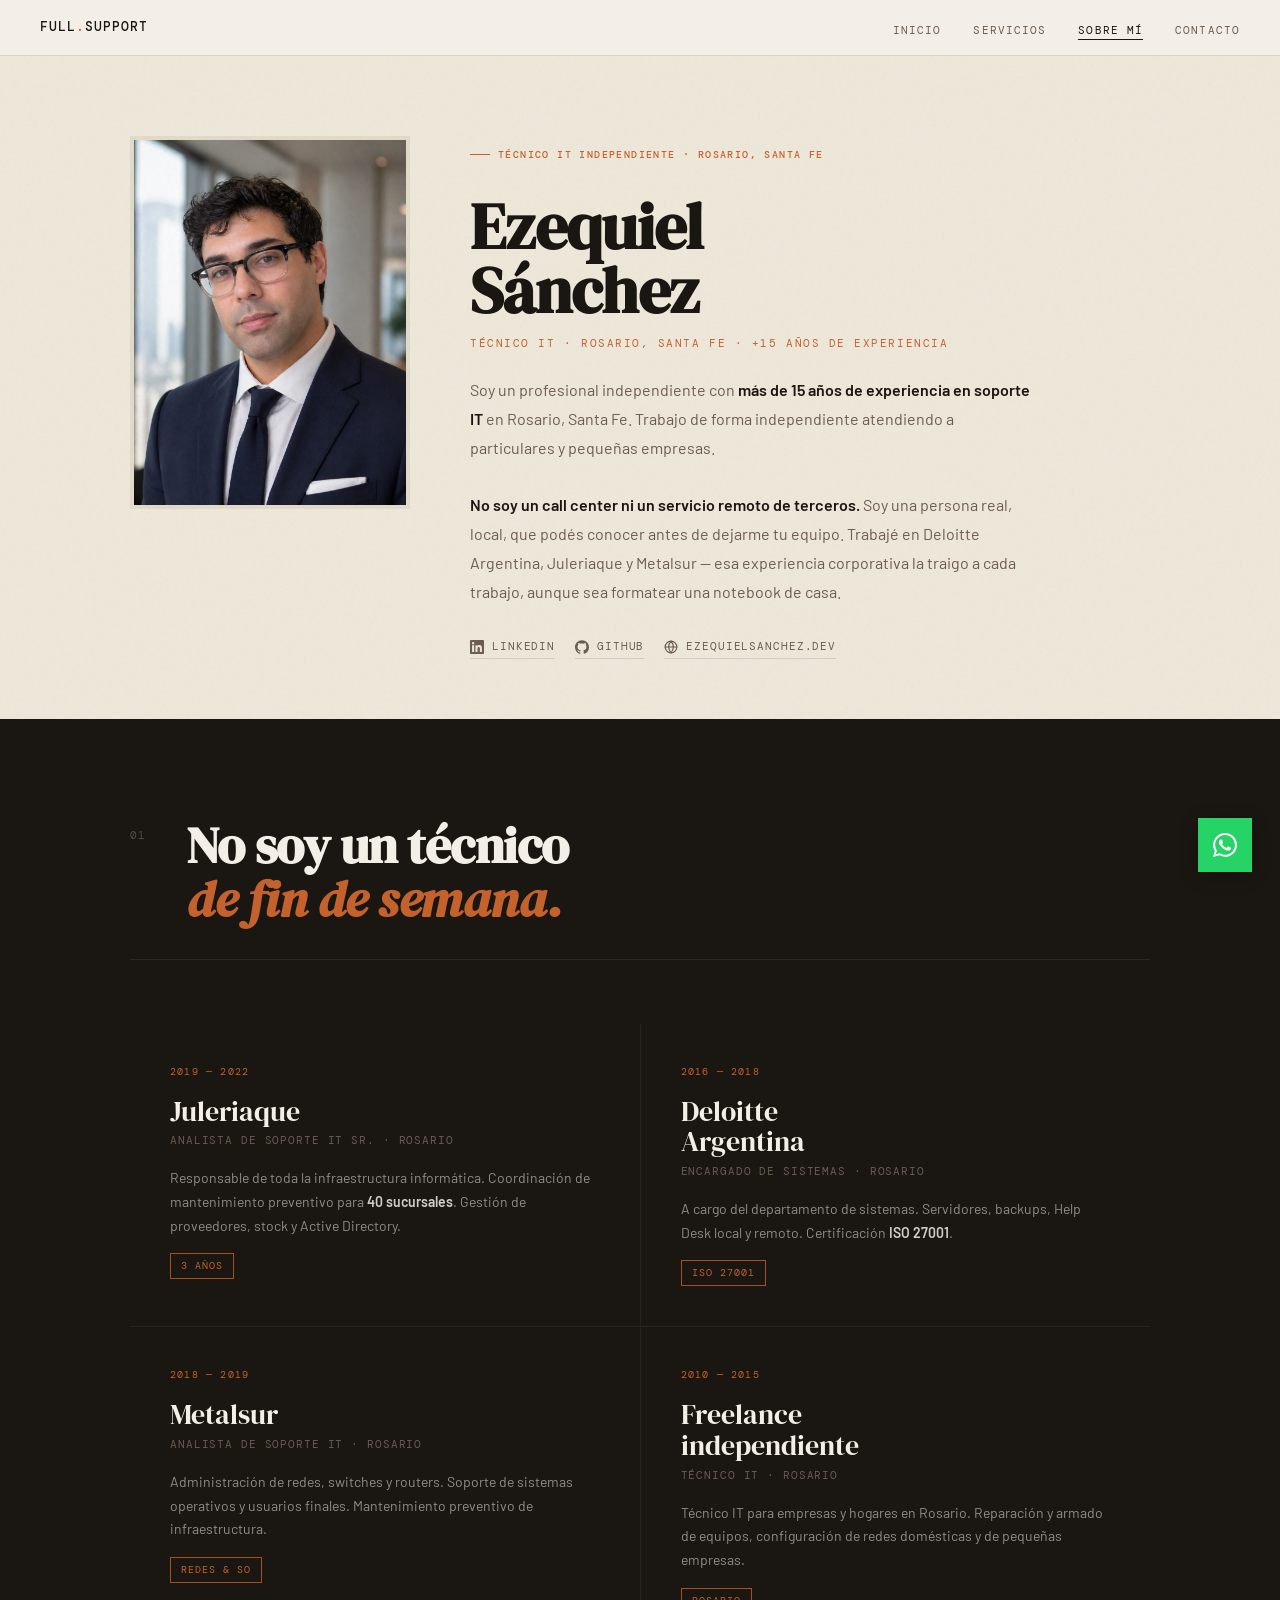
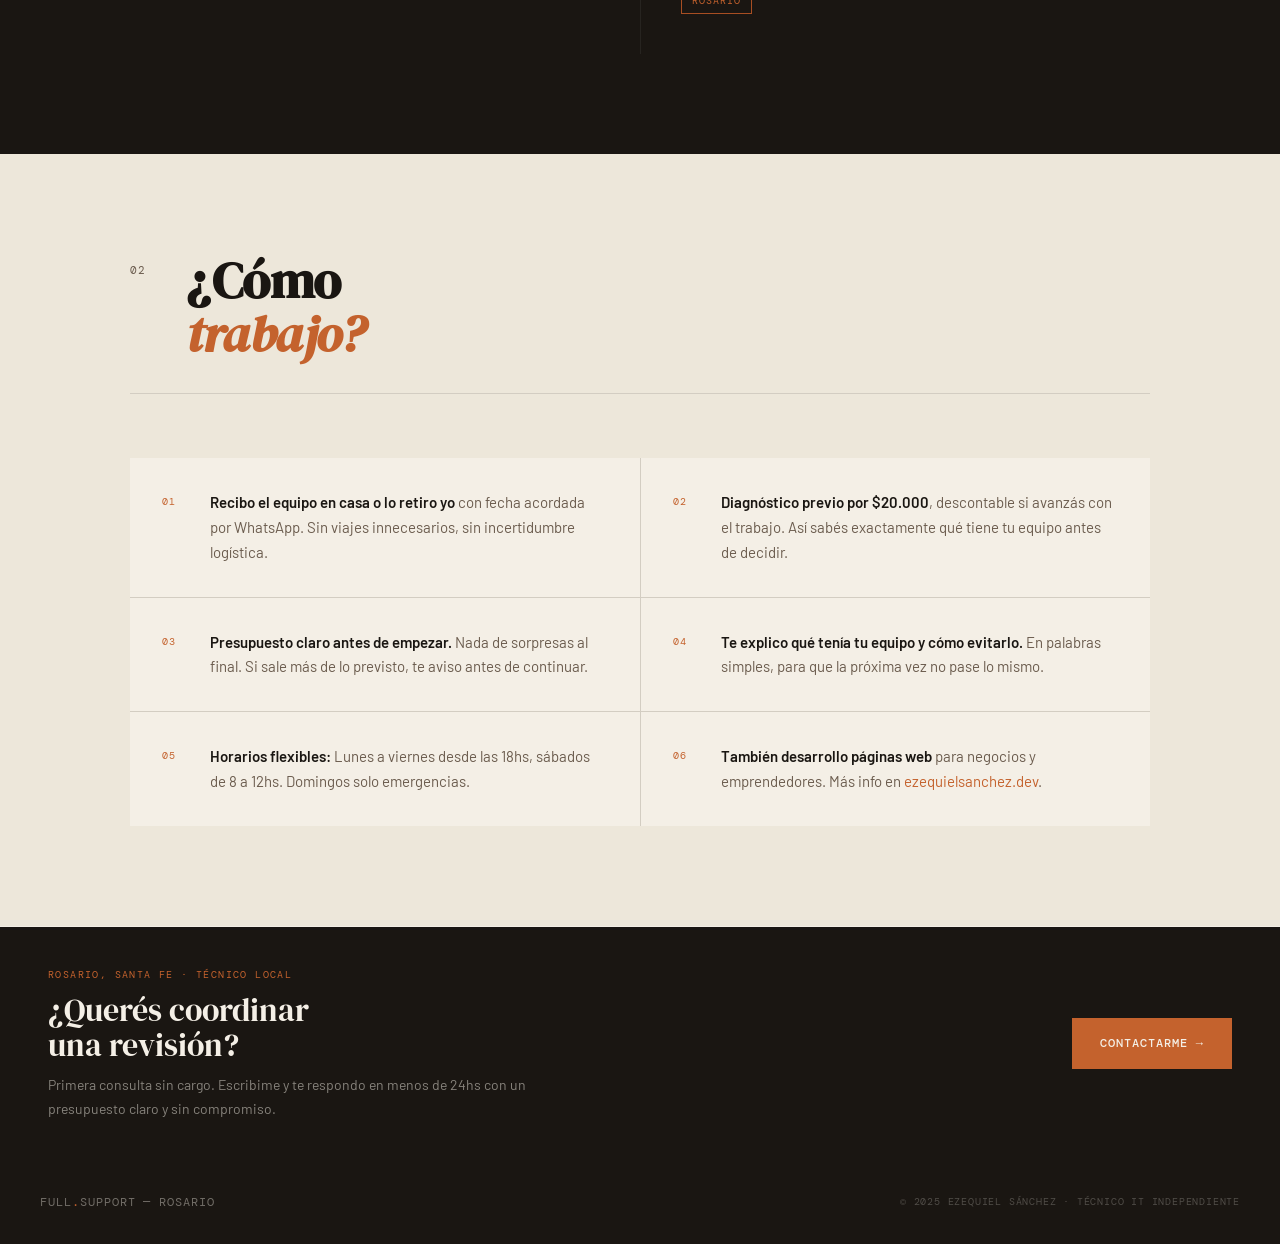
==== commit 2c3c4a9a: "Add files via upload" ====
--- a/about.html
+++ b/about.html
@@ -1,258 +1,266 @@
-<!DOCTYPE html>
-<html lang="es">
-<head>
-  <!-- Google tag (gtag.js) -->
-  <script async src="https://www.googletagmanager.com/gtag/js?id=AW-779045094"></script>
-  <script>
-    window.dataLayer = window.dataLayer || [];
-    function gtag(){dataLayer.push(arguments);}
-    gtag('js', new Date());
-    gtag('config', 'AW-779045094');
-  </script>
-  <meta charset="UTF-8">
-  <meta name="viewport" content="width=device-width, initial-scale=1.0">
-  <title>Sobre mí | Ezequiel Sánchez — Técnico IT Independiente en Rosario</title>
-  <meta name="description" content="Ezequiel Sánchez es técnico IT independiente en Rosario, Santa Fe. +15 años de experiencia real en empresas como Deloitte y Juleriaque. No un call center: una persona local que conocés antes de dejarle tu equipo.">
-  <meta name="author" content="Ezequiel Sánchez">
-  <meta property="og:title" content="Ezequiel Sánchez — Técnico IT Independiente en Rosario">
-  <meta property="og:description" content="Profesional independiente en Rosario con +15 años en IT. Ex Deloitte y Juleriaque. Conocé quién va a trabajar con tu equipo antes de entregárselo.">
-  <meta property="og:url" content="https://geekybear.github.io/about.html">
-  <meta property="og:image" content="https://geekybear.github.io/assets/photo.png">
-  <meta property="og:type" content="profile">
-  <link rel="canonical" href="https://geekybear.github.io/about.html">
-  <link rel="icon" type="image/svg+xml" href="assets/favicon.svg">
-  <link rel="preconnect" href="https://fonts.googleapis.com">
-  <link rel="preconnect" href="https://fonts.gstatic.com" crossorigin>
-  <link href="https://fonts.googleapis.com/css2?family=DM+Serif+Display:ital@0;1&family=DM+Mono:wght@300;400;500&family=Barlow:wght@400;500;600&display=swap" rel="stylesheet">
-  <link rel="stylesheet" href="css/variables.css">
-  <link rel="stylesheet" href="css/base.css">
-  <link rel="stylesheet" href="css/components.css">
-  <link rel="stylesheet" href="css/layout.css">
-  <link rel="stylesheet" href="css/pages.css">
-  <script type="application/ld+json">
-  {
-    "@context": "https://schema.org",
-    "@type": "Person",
-    "name": "Ezequiel Sánchez",
-    "jobTitle": "Técnico IT Independiente",
-    "description": "Técnico IT independiente en Rosario, Santa Fe, Argentina. Más de 15 años de experiencia en soporte IT, incluyendo trabajo en Deloitte Argentina y Juleriaque. Especializado en mantenimiento, optimización y configuración de computadoras. También desarrolla páginas web.",
-    "worksFor": {
-      "@type": "Organization",
-      "name": "Full.Support",
-      "url": "https://geekybear.github.io"
-    },
-    "address": {
-      "@type": "PostalAddress",
-      "addressLocality": "Rosario",
-      "addressRegion": "Santa Fe",
-      "addressCountry": "AR"
-    },
-    "telephone": "+5493416022238",
-    "email": "ezedsanchez@outlook.com",
-    "url": "https://geekybear.github.io/about.html",
-    "sameAs": [
-      "https://www.linkedin.com/in/ezequiel-sanchez-dev/",
-      "https://github.com/geekybear",
-      "https://ezequielsanchez.dev"
-    ],
-    "knowsAbout": ["Soporte IT", "Mantenimiento de PC", "Redes", "Windows", "Active Directory", "Desarrollo Web", "HTML", "CSS", "JavaScript"]
-  }
-  </script>
-</head>
-<body>
-
-<nav class="nav" id="nav">
-  <a href="index.html" class="nav__logo">Full<em>.</em>Support</a>
-  <ul class="nav__links">
-    <li><a href="index.html" class="nav__link">Inicio</a></li>
-    <li><a href="servicios.html" class="nav__link">Servicios</a></li>
-    <li><a href="about.html" class="nav__link nav__link--active">Sobre mí</a></li>
-    <li><a href="contacto.html" class="nav__link">Contacto</a></li>
-  </ul>
-  <button class="nav__hamburger" id="hamburger" aria-label="Abrir menú" aria-expanded="false">
-    <span></span><span></span><span></span>
-  </button>
-</nav>
-<div class="nav__mobile" id="mobile-menu">
-  <ul class="nav__mobile-links">
-    <li><a href="index.html" class="nav__mobile-link">Inicio</a></li>
-    <li><a href="servicios.html" class="nav__mobile-link">Servicios</a></li>
-    <li><a href="about.html" class="nav__mobile-link nav__link--active">Sobre mí</a></li>
-    <li><a href="contacto.html" class="nav__mobile-link">Contacto</a></li>
-  </ul>
-</div>
-
-<!-- ABOUT HERO -->
-<div class="about-hero">
-  <div class="about-hero__inner">
-    <div>
-      <img
-        src="assets/photo.png"
-        alt="Ezequiel Sánchez, técnico IT independiente en Rosario, Santa Fe"
-        class="about-hero__photo"
-        loading="eager"
-      >
-    </div>
-    <div>
-      <div class="hero__badge">Técnico IT Independiente · Rosario, Santa Fe</div>
-      <h1 class="about-hero__name">Ezequiel<br>Sánchez</h1>
-      <div class="about-hero__title">Técnico IT · Rosario, Santa Fe · +15 años de experiencia</div>
-      <p class="about-hero__bio">
-        Soy un profesional independiente con <strong>más de 15 años de experiencia en soporte IT</strong>
-        en Rosario, Santa Fe. Trabajo de forma independiente atendiendo a particulares y pequeñas empresas.
-        <br><br>
-        <strong>No soy un call center ni un servicio remoto de terceros.</strong>
-        Soy una persona real, local, que podés conocer antes de dejarme tu equipo.
-        Trabajé en Deloitte Argentina, Juleriaque y Metalsur — esa experiencia corporativa la traigo
-        a cada trabajo, aunque sea formatear una notebook de casa.
-      </p>
-
-      <div class="profile-links">
-        <a href="https://www.linkedin.com/in/ezequiel-sanchez-dev/" target="_blank" rel="noopener" class="profile-link" aria-label="LinkedIn de Ezequiel Sánchez">
-          <svg width="14" height="14" viewBox="0 0 24 24" fill="currentColor" aria-hidden="true"><path d="M20.447 20.452h-3.554v-5.569c0-1.328-.027-3.037-1.852-3.037-1.853 0-2.136 1.445-2.136 2.939v5.667H9.351V9h3.414v1.561h.046c.477-.9 1.637-1.85 3.37-1.85 3.601 0 4.267 2.37 4.267 5.455v6.286zM5.337 7.433a2.062 2.062 0 01-2.063-2.065 2.064 2.064 0 112.063 2.065zm1.782 13.019H3.555V9h3.564v11.452zM22.225 0H1.771C.792 0 0 .774 0 1.729v20.542C0 23.227.792 24 1.771 24h20.451C23.2 24 24 23.227 24 22.271V1.729C24 .774 23.2 0 22.222 0h.003z"/></svg>
-          LinkedIn
-        </a>
-        <a href="https://github.com/geekybear" target="_blank" rel="noopener" class="profile-link" aria-label="GitHub de Ezequiel Sánchez">
-          <svg width="14" height="14" viewBox="0 0 24 24" fill="currentColor" aria-hidden="true"><path d="M12 .297c-6.63 0-12 5.373-12 12 0 5.303 3.438 9.8 8.205 11.385.6.113.82-.258.82-.577 0-.285-.01-1.04-.015-2.04-3.338.724-4.042-1.61-4.042-1.61C4.422 18.07 3.633 17.7 3.633 17.7c-1.087-.744.084-.729.084-.729 1.205.084 1.838 1.236 1.838 1.236 1.07 1.835 2.809 1.305 3.495.998.108-.776.417-1.305.76-1.605-2.665-.3-5.466-1.332-5.466-5.93 0-1.31.465-2.38 1.235-3.22-.135-.303-.54-1.523.105-3.176 0 0 1.005-.322 3.3 1.23.96-.267 1.98-.399 3-.405 1.02.006 2.04.138 3 .405 2.28-1.552 3.285-1.23 3.285-1.23.645 1.653.24 2.873.12 3.176.765.84 1.23 1.91 1.23 3.22 0 4.61-2.805 5.625-5.475 5.92.42.36.81 1.096.81 2.22 0 1.606-.015 2.896-.015 3.286 0 .315.21.69.825.57C20.565 22.092 24 17.592 24 12.297c0-6.627-5.373-12-12-12"/></svg>
-          GitHub
-        </a>
-        <a href="https://ezequielsanchez.dev" target="_blank" rel="noopener" class="profile-link" aria-label="Portfolio de desarrollo web">
-          <svg width="14" height="14" viewBox="0 0 24 24" fill="none" stroke="currentColor" stroke-width="2" stroke-linecap="round" stroke-linejoin="round" aria-hidden="true"><circle cx="12" cy="12" r="10"/><line x1="2" y1="12" x2="22" y2="12"/><path d="M12 2a15.3 15.3 0 014 10 15.3 15.3 0 01-4 10 15.3 15.3 0 01-4-10 15.3 15.3 0 014-10z"/></svg>
-          ezequielsanchez.dev
-        </a>
-      </div>
-    </div>
-  </div>
-  <div style="height: 60px;"></div>
-</div>
-
-<!-- TRAYECTORIA -->
-<section class="section--ink">
-  <div class="container">
-    <div class="section-header fade-up">
-      <div class="section-header__num" style="color:rgba(244,239,230,0.25)">01</div>
-      <h2 class="section-header__title" style="color:var(--cream);">No soy un técnico<br><em>de fin de semana.</em></h2>
-    </div>
-
-    <div class="timeline">
-      <div class="timeline__cell fade-up">
-        <div class="timeline__period">2019 — 2022</div>
-        <div class="timeline__company">Juleriaque</div>
-        <div class="timeline__role">Analista de Soporte IT Sr. · Rosario</div>
-        <div class="timeline__desc">
-          Responsable de toda la infraestructura informática. Coordinación de mantenimiento preventivo
-          para <strong>40 sucursales</strong>. Gestión de proveedores, stock y Active Directory.
-        </div>
-        <div class="timeline__tag">3 años</div>
-      </div>
-      <div class="timeline__cell fade-up">
-        <div class="timeline__period">2016 — 2018</div>
-        <div class="timeline__company">Deloitte<br>Argentina</div>
-        <div class="timeline__role">Encargado de Sistemas · Rosario</div>
-        <div class="timeline__desc">
-          A cargo del departamento de sistemas. Servidores, backups, Help Desk local y remoto.
-          Certificación <strong>ISO 27001</strong>.
-        </div>
-        <div class="timeline__tag">ISO 27001</div>
-      </div>
-      <div class="timeline__cell fade-up">
-        <div class="timeline__period">2018 — 2019</div>
-        <div class="timeline__company">Metalsur</div>
-        <div class="timeline__role">Analista de Soporte IT · Rosario</div>
-        <div class="timeline__desc">
-          Administración de redes, switches y routers. Soporte de sistemas operativos y usuarios finales.
-          Mantenimiento preventivo de infraestructura.
-        </div>
-        <div class="timeline__tag">Redes & SO</div>
-      </div>
-      <div class="timeline__cell fade-up">
-        <div class="timeline__period">2010 — 2015</div>
-        <div class="timeline__company">Freelance<br>independiente</div>
-        <div class="timeline__role">Técnico IT · Rosario</div>
-        <div class="timeline__desc">
-          Técnico IT para empresas y hogares en Rosario. Reparación y armado de equipos, configuración
-          de redes domésticas y de pequeñas empresas.
-        </div>
-        <div class="timeline__tag">Rosario</div>
-      </div>
-    </div>
-  </div>
-</section>
-
-<!-- CÓMO TRABAJO -->
-<section class="section--cream2">
-  <div class="container">
-    <div class="section-header fade-up">
-      <div class="section-header__num">02</div>
-      <h2 class="section-header__title">¿Cómo<br><em>trabajo?</em></h2>
-    </div>
-
-    <div class="how-grid fade-up">
-      <div class="how-cell">
-        <div class="how-cell__num">01</div>
-        <div class="how-cell__text">
-          <strong>Recibo el equipo en casa o lo retiro yo</strong> con fecha acordada por WhatsApp.
-          Sin viajes innecesarios, sin incertidumbre logística.
-        </div>
-      </div>
-      <div class="how-cell">
-        <div class="how-cell__num">02</div>
-        <div class="how-cell__text">
-          <strong>Diagnóstico previo por $20.000</strong>, descontable si avanzás con el trabajo.
-          Así sabés exactamente qué tiene tu equipo antes de decidir.
-        </div>
-      </div>
-      <div class="how-cell">
-        <div class="how-cell__num">03</div>
-        <div class="how-cell__text">
-          <strong>Presupuesto claro antes de empezar.</strong>
-          Nada de sorpresas al final. Si sale más de lo previsto, te aviso antes de continuar.
-        </div>
-      </div>
-      <div class="how-cell">
-        <div class="how-cell__num">04</div>
-        <div class="how-cell__text">
-          <strong>Te explico qué tenía tu equipo y cómo evitarlo.</strong>
-          En palabras simples, para que la próxima vez no pase lo mismo.
-        </div>
-      </div>
-      <div class="how-cell">
-        <div class="how-cell__num">05</div>
-        <div class="how-cell__text">
-          <strong>Horarios flexibles:</strong> Lunes a viernes desde las 18hs,
-          sábados de 8 a 16hs. Domingos solo emergencias.
-        </div>
-      </div>
-      <div class="how-cell">
-        <div class="how-cell__num">06</div>
-        <div class="how-cell__text">
-          <strong>También desarrollo páginas web</strong> para negocios y emprendedores.
-          Más info en <a href="https://ezequielsanchez.dev" target="_blank" rel="noopener" style="color:var(--orange);">ezequielsanchez.dev</a>.
-        </div>
-      </div>
-    </div>
-  </div>
-</section>
-
-<!-- CTA -->
-<div class="banner fade-up">
-  <div>
-    <div class="banner__eyebrow">Rosario, Santa Fe · Técnico local</div>
-    <div class="banner__title">¿Querés coordinar<br>una revisión?</div>
-    <div class="banner__desc">Primera consulta sin cargo. Escribime y te respondo en menos de 24hs con un presupuesto claro y sin compromiso.</div>
-  </div>
-  <a href="contacto.html" class="banner__cta">Contactarme →</a>
-</div>
-
-<footer class="footer">
-  <div class="footer__logo">Full<em>.</em>Support — Rosario</div>
-  <div class="footer__copy">© 2025 Ezequiel Sánchez · Técnico IT Independiente</div>
-</footer>
-
-<a href="https://wa.me/5493416022238" target="_blank" rel="noopener" class="floating-wa" aria-label="Contactar por WhatsApp">
-  <svg width="24" height="24" viewBox="0 0 24 24" fill="currentColor" aria-hidden="true"><path d="M17.472 14.382c-.297-.149-1.758-.867-2.03-.967-.273-.099-.471-.148-.67.15-.197.297-.767.966-.94 1.164-.173.199-.347.223-.644.075-.297-.15-1.255-.463-2.39-1.475-.883-.788-1.48-1.761-1.653-2.059-.173-.297-.018-.458.13-.606.134-.133.298-.347.446-.52.149-.174.198-.298.298-.497.099-.198.05-.371-.025-.52-.075-.149-.669-1.612-.916-2.207-.242-.579-.487-.5-.669-.51-.173-.008-.371-.01-.57-.01-.198 0-.52.074-.792.372-.272.297-1.04 1.016-1.04 2.479 0 1.462 1.065 2.875 1.213 3.074.149.198 2.096 3.2 5.077 4.487.709.306 1.262.489 1.694.625.712.227 1.36.195 1.871.118.571-.085 1.758-.719 2.006-1.413.248-.694.248-1.289.173-1.413-.074-.124-.272-.198-.57-.347m-5.421 7.403h-.004a9.87 9.87 0 01-5.031-1.378l-.361-.214-3.741.982.998-3.648-.235-.374a9.86 9.86 0 01-1.51-5.26c.001-5.45 4.436-9.884 9.888-9.884 2.64 0 5.122 1.03 6.988 2.898a9.825 9.825 0 012.893 6.994c-.003 5.45-4.437 9.884-9.885 9.884m8.413-18.297A11.815 11.815 0 0012.05 0C5.495 0 .16 5.335.157 11.892c0 2.096.547 4.142 1.588 5.945L.057 24l6.305-1.654a11.882 11.882 0 005.683 1.448h.005c6.554 0 11.89-5.335 11.893-11.893a11.821 11.821 0 00-3.48-8.413z"/></svg>
-</a>
-
-<script src="js/main.js"></script>
-</body>
-</html>
+<!DOCTYPE html>
+<html lang="es">
+<head>
+  <!-- Google tag (gtag.js) -->
+  <script async src="https://www.googletagmanager.com/gtag/js?id=AW-779045094"></script>
+  <script>
+    window.dataLayer = window.dataLayer || [];
+    function gtag(){dataLayer.push(arguments);}
+    gtag('js', new Date());
+    gtag('config', 'AW-779045094');
+  </script>
+  <meta charset="UTF-8">
+  <meta name="viewport" content="width=device-width, initial-scale=1.0">
+  <title>Sobre mí | Ezequiel Sánchez — Técnico IT Independiente en Rosario</title>
+  <meta name="description" content="Ezequiel Sánchez es técnico IT independiente en Rosario, Santa Fe. +15 años de experiencia real en empresas como Deloitte y Juleriaque. No un call center: una persona local que conocés antes de dejarle tu equipo.">
+  <meta name="author" content="Ezequiel Sánchez">
+  <meta property="og:title" content="Ezequiel Sánchez — Técnico IT Independiente en Rosario">
+  <meta property="og:description" content="Profesional independiente en Rosario con +15 años en IT. Ex Deloitte y Juleriaque. Conocé quién va a trabajar con tu equipo antes de entregárselo.">
+  <meta property="og:url" content="https://geekybear.github.io/about.html">
+  <meta property="og:image" content="https://geekybear.github.io/assets/photo.png">
+  <meta property="og:type" content="profile">
+  <link rel="canonical" href="https://geekybear.github.io/about.html">
+  <link rel="icon" type="image/svg+xml" href="assets/favicon.svg">
+  <link rel="preconnect" href="https://fonts.googleapis.com">
+  <link rel="preconnect" href="https://fonts.gstatic.com" crossorigin>
+  <link href="https://fonts.googleapis.com/css2?family=DM+Serif+Display:ital@0;1&family=DM+Mono:wght@300;400;500&family=Barlow:wght@400;500;600&display=swap" rel="stylesheet">
+  <link rel="stylesheet" href="css/variables.css">
+  <link rel="stylesheet" href="css/base.css">
+  <link rel="stylesheet" href="css/components.css">
+  <link rel="stylesheet" href="css/layout.css">
+  <link rel="stylesheet" href="css/pages.css">
+  <script type="application/ld+json">
+  {
+    "@context": "https://schema.org",
+    "@type": "Person",
+    "@id": "https://geekybear.github.io/#person",
+    "name": "Ezequiel Sánchez",
+    "jobTitle": "Técnico IT Independiente",
+    "image": "https://geekybear.github.io/assets/photo.png",
+    "description": "Técnico IT independiente en Rosario, Santa Fe, Argentina. Más de 15 años de experiencia en soporte IT, incluyendo Encargado de Sistemas en Deloitte Argentina (certificación ISO 27001) y Analista IT Sr. en Juleriaque (gestión de 40 sucursales). Atiende a particulares y pequeñas empresas en Rosario de forma personal, sin tercerizar.",
+    "worksFor": { "@id": "https://geekybear.github.io/#business" },
+    "hasCredential": {
+      "@type": "EducationalOccupationalCredential",
+      "name": "ISO 27001",
+      "credentialCategory": "Certificación de seguridad de la información",
+      "recognizedBy": { "@type": "Organization", "name": "Deloitte Argentina" }
+    },
+    "address": {
+      "@type": "PostalAddress",
+      "addressLocality": "Rosario",
+      "addressRegion": "Santa Fe",
+      "addressCountry": "AR"
+    },
+    "telephone": "+5493416022238",
+    "email": "ezedsanchez@outlook.com",
+    "url": "https://geekybear.github.io/about.html",
+    "sameAs": [
+      "https://www.linkedin.com/in/ezequiel-sanchez-dev/",
+      "https://github.com/geekybear",
+      "https://ezequielsanchez.dev"
+    ],
+    "knowsAbout": [
+      "Soporte IT", "Mantenimiento de PC", "Formateo de PC", "Optimización de PC",
+      "Redes", "WiFi", "Windows", "Active Directory", "ISO 27001", "Help Desk",
+      "Desarrollo Web", "HTML", "CSS", "JavaScript", "Soporte técnico Rosario"
+    ]
+  }
+  </script>
+</head>
+<body>
+
+<nav class="nav" id="nav">
+  <a href="index.html" class="nav__logo">Full<em>.</em>Support</a>
+  <ul class="nav__links">
+    <li><a href="index.html" class="nav__link">Inicio</a></li>
+    <li><a href="servicios.html" class="nav__link">Servicios</a></li>
+    <li><a href="about.html" class="nav__link nav__link--active">Sobre mí</a></li>
+    <li><a href="contacto.html" class="nav__link">Contacto</a></li>
+  </ul>
+  <button class="nav__hamburger" id="hamburger" aria-label="Abrir menú" aria-expanded="false">
+    <span></span><span></span><span></span>
+  </button>
+</nav>
+<div class="nav__mobile" id="mobile-menu">
+  <ul class="nav__mobile-links">
+    <li><a href="index.html" class="nav__mobile-link">Inicio</a></li>
+    <li><a href="servicios.html" class="nav__mobile-link">Servicios</a></li>
+    <li><a href="about.html" class="nav__mobile-link nav__link--active">Sobre mí</a></li>
+    <li><a href="contacto.html" class="nav__mobile-link">Contacto</a></li>
+  </ul>
+</div>
+
+<!-- ABOUT HERO -->
+<div class="about-hero">
+  <div class="about-hero__inner">
+    <div>
+      <img
+        src="assets/photo.png"
+        alt="Ezequiel Sánchez, técnico IT independiente en Rosario, Santa Fe"
+        class="about-hero__photo"
+        loading="eager"
+      >
+    </div>
+    <div>
+      <div class="hero__badge">Técnico IT Independiente · Rosario, Santa Fe</div>
+      <h1 class="about-hero__name">Ezequiel<br>Sánchez</h1>
+      <div class="about-hero__title">Técnico IT · Rosario, Santa Fe · +15 años de experiencia</div>
+      <p class="about-hero__bio">
+        Soy un profesional independiente con <strong>más de 15 años de experiencia en soporte IT</strong>
+        en Rosario, Santa Fe. Trabajo de forma independiente atendiendo a particulares y pequeñas empresas.
+        <br><br>
+        <strong>No soy un call center ni un servicio remoto de terceros.</strong>
+        Soy una persona real, local, que podés conocer antes de dejarme tu equipo.
+        Trabajé en Deloitte Argentina, Juleriaque y Metalsur — esa experiencia corporativa la traigo
+        a cada trabajo, aunque sea formatear una notebook de casa.
+      </p>
+
+      <div class="profile-links">
+        <a href="https://www.linkedin.com/in/ezequiel-sanchez-dev/" target="_blank" rel="noopener" class="profile-link" aria-label="LinkedIn de Ezequiel Sánchez">
+          <svg width="14" height="14" viewBox="0 0 24 24" fill="currentColor" aria-hidden="true"><path d="M20.447 20.452h-3.554v-5.569c0-1.328-.027-3.037-1.852-3.037-1.853 0-2.136 1.445-2.136 2.939v5.667H9.351V9h3.414v1.561h.046c.477-.9 1.637-1.85 3.37-1.85 3.601 0 4.267 2.37 4.267 5.455v6.286zM5.337 7.433a2.062 2.062 0 01-2.063-2.065 2.064 2.064 0 112.063 2.065zm1.782 13.019H3.555V9h3.564v11.452zM22.225 0H1.771C.792 0 0 .774 0 1.729v20.542C0 23.227.792 24 1.771 24h20.451C23.2 24 24 23.227 24 22.271V1.729C24 .774 23.2 0 22.222 0h.003z"/></svg>
+          LinkedIn
+        </a>
+        <a href="https://github.com/geekybear" target="_blank" rel="noopener" class="profile-link" aria-label="GitHub de Ezequiel Sánchez">
+          <svg width="14" height="14" viewBox="0 0 24 24" fill="currentColor" aria-hidden="true"><path d="M12 .297c-6.63 0-12 5.373-12 12 0 5.303 3.438 9.8 8.205 11.385.6.113.82-.258.82-.577 0-.285-.01-1.04-.015-2.04-3.338.724-4.042-1.61-4.042-1.61C4.422 18.07 3.633 17.7 3.633 17.7c-1.087-.744.084-.729.084-.729 1.205.084 1.838 1.236 1.838 1.236 1.07 1.835 2.809 1.305 3.495.998.108-.776.417-1.305.76-1.605-2.665-.3-5.466-1.332-5.466-5.93 0-1.31.465-2.38 1.235-3.22-.135-.303-.54-1.523.105-3.176 0 0 1.005-.322 3.3 1.23.96-.267 1.98-.399 3-.405 1.02.006 2.04.138 3 .405 2.28-1.552 3.285-1.23 3.285-1.23.645 1.653.24 2.873.12 3.176.765.84 1.23 1.91 1.23 3.22 0 4.61-2.805 5.625-5.475 5.92.42.36.81 1.096.81 2.22 0 1.606-.015 2.896-.015 3.286 0 .315.21.69.825.57C20.565 22.092 24 17.592 24 12.297c0-6.627-5.373-12-12-12"/></svg>
+          GitHub
+        </a>
+        <a href="https://ezequielsanchez.dev" target="_blank" rel="noopener" class="profile-link" aria-label="Portfolio de desarrollo web">
+          <svg width="14" height="14" viewBox="0 0 24 24" fill="none" stroke="currentColor" stroke-width="2" stroke-linecap="round" stroke-linejoin="round" aria-hidden="true"><circle cx="12" cy="12" r="10"/><line x1="2" y1="12" x2="22" y2="12"/><path d="M12 2a15.3 15.3 0 014 10 15.3 15.3 0 01-4 10 15.3 15.3 0 01-4-10 15.3 15.3 0 014-10z"/></svg>
+          ezequielsanchez.dev
+        </a>
+      </div>
+    </div>
+  </div>
+  <div style="height: 60px;"></div>
+</div>
+
+<!-- TRAYECTORIA -->
+<section class="section--ink">
+  <div class="container">
+    <div class="section-header fade-up">
+      <div class="section-header__num" style="color:rgba(244,239,230,0.25)">01</div>
+      <h2 class="section-header__title" style="color:var(--cream);">No soy un técnico<br><em>de fin de semana.</em></h2>
+    </div>
+
+    <div class="timeline">
+      <div class="timeline__cell fade-up">
+        <div class="timeline__period">2019 — 2022</div>
+        <div class="timeline__company">Juleriaque</div>
+        <div class="timeline__role">Analista de Soporte IT Sr. · Rosario</div>
+        <div class="timeline__desc">
+          Responsable de toda la infraestructura informática. Coordinación de mantenimiento preventivo
+          para <strong>40 sucursales</strong>. Gestión de proveedores, stock y Active Directory.
+        </div>
+        <div class="timeline__tag">3 años</div>
+      </div>
+      <div class="timeline__cell fade-up">
+        <div class="timeline__period">2016 — 2018</div>
+        <div class="timeline__company">Deloitte<br>Argentina</div>
+        <div class="timeline__role">Encargado de Sistemas · Rosario</div>
+        <div class="timeline__desc">
+          A cargo del departamento de sistemas. Servidores, backups, Help Desk local y remoto.
+          Certificación <strong>ISO 27001</strong>.
+        </div>
+        <div class="timeline__tag">ISO 27001</div>
+      </div>
+      <div class="timeline__cell fade-up">
+        <div class="timeline__period">2018 — 2019</div>
+        <div class="timeline__company">Metalsur</div>
+        <div class="timeline__role">Analista de Soporte IT · Rosario</div>
+        <div class="timeline__desc">
+          Administración de redes, switches y routers. Soporte de sistemas operativos y usuarios finales.
+          Mantenimiento preventivo de infraestructura.
+        </div>
+        <div class="timeline__tag">Redes & SO</div>
+      </div>
+      <div class="timeline__cell fade-up">
+        <div class="timeline__period">2010 — 2015</div>
+        <div class="timeline__company">Freelance<br>independiente</div>
+        <div class="timeline__role">Técnico IT · Rosario</div>
+        <div class="timeline__desc">
+          Técnico IT para empresas y hogares en Rosario. Reparación y armado de equipos, configuración
+          de redes domésticas y de pequeñas empresas.
+        </div>
+        <div class="timeline__tag">Rosario</div>
+      </div>
+    </div>
+  </div>
+</section>
+
+<!-- CÓMO TRABAJO -->
+<section class="section--cream2">
+  <div class="container">
+    <div class="section-header fade-up">
+      <div class="section-header__num">02</div>
+      <h2 class="section-header__title">¿Cómo<br><em>trabajo?</em></h2>
+    </div>
+
+    <div class="how-grid fade-up">
+      <div class="how-cell">
+        <div class="how-cell__num">01</div>
+        <div class="how-cell__text">
+          <strong>Recibo el equipo en casa o lo retiro yo</strong> con fecha acordada por WhatsApp.
+          Sin viajes innecesarios, sin incertidumbre logística.
+        </div>
+      </div>
+      <div class="how-cell">
+        <div class="how-cell__num">02</div>
+        <div class="how-cell__text">
+          <strong>Diagnóstico previo por $20.000</strong>, descontable si avanzás con el trabajo.
+          Así sabés exactamente qué tiene tu equipo antes de decidir.
+        </div>
+      </div>
+      <div class="how-cell">
+        <div class="how-cell__num">03</div>
+        <div class="how-cell__text">
+          <strong>Presupuesto claro antes de empezar.</strong>
+          Nada de sorpresas al final. Si sale más de lo previsto, te aviso antes de continuar.
+        </div>
+      </div>
+      <div class="how-cell">
+        <div class="how-cell__num">04</div>
+        <div class="how-cell__text">
+          <strong>Te explico qué tenía tu equipo y cómo evitarlo.</strong>
+          En palabras simples, para que la próxima vez no pase lo mismo.
+        </div>
+      </div>
+      <div class="how-cell">
+        <div class="how-cell__num">05</div>
+        <div class="how-cell__text">
+          <strong>Horarios flexibles:</strong> Lunes a viernes desde las 18hs,
+          sábados de 8 a 12hs. Domingos solo emergencias.
+        </div>
+      </div>
+      <div class="how-cell">
+        <div class="how-cell__num">06</div>
+        <div class="how-cell__text">
+          <strong>También desarrollo páginas web</strong> para negocios y emprendedores.
+          Más info en <a href="https://ezequielsanchez.dev" target="_blank" rel="noopener" style="color:var(--orange);">ezequielsanchez.dev</a>.
+        </div>
+      </div>
+    </div>
+  </div>
+</section>
+
+<!-- CTA -->
+<div class="banner fade-up">
+  <div>
+    <div class="banner__eyebrow">Rosario, Santa Fe · Técnico local</div>
+    <div class="banner__title">¿Querés coordinar<br>una revisión?</div>
+    <div class="banner__desc">Primera consulta sin cargo. Escribime y te respondo en menos de 24hs con un presupuesto claro y sin compromiso.</div>
+  </div>
+  <a href="contacto.html" class="banner__cta">Contactarme →</a>
+</div>
+
+<footer class="footer">
+  <div class="footer__logo">Full<em>.</em>Support — Rosario</div>
+  <div class="footer__copy">© 2025 Ezequiel Sánchez · Técnico IT Independiente</div>
+</footer>
+
+<a href="https://wa.me/5493416022238" target="_blank" rel="noopener" class="floating-wa" aria-label="Contactar por WhatsApp">
+  <svg width="24" height="24" viewBox="0 0 24 24" fill="currentColor" aria-hidden="true"><path d="M17.472 14.382c-.297-.149-1.758-.867-2.03-.967-.273-.099-.471-.148-.67.15-.197.297-.767.966-.94 1.164-.173.199-.347.223-.644.075-.297-.15-1.255-.463-2.39-1.475-.883-.788-1.48-1.761-1.653-2.059-.173-.297-.018-.458.13-.606.134-.133.298-.347.446-.52.149-.174.198-.298.298-.497.099-.198.05-.371-.025-.52-.075-.149-.669-1.612-.916-2.207-.242-.579-.487-.5-.669-.51-.173-.008-.371-.01-.57-.01-.198 0-.52.074-.792.372-.272.297-1.04 1.016-1.04 2.479 0 1.462 1.065 2.875 1.213 3.074.149.198 2.096 3.2 5.077 4.487.709.306 1.262.489 1.694.625.712.227 1.36.195 1.871.118.571-.085 1.758-.719 2.006-1.413.248-.694.248-1.289.173-1.413-.074-.124-.272-.198-.57-.347m-5.421 7.403h-.004a9.87 9.87 0 01-5.031-1.378l-.361-.214-3.741.982.998-3.648-.235-.374a9.86 9.86 0 01-1.51-5.26c.001-5.45 4.436-9.884 9.888-9.884 2.64 0 5.122 1.03 6.988 2.898a9.825 9.825 0 012.893 6.994c-.003 5.45-4.437 9.884-9.885 9.884m8.413-18.297A11.815 11.815 0 0012.05 0C5.495 0 .16 5.335.157 11.892c0 2.096.547 4.142 1.588 5.945L.057 24l6.305-1.654a11.882 11.882 0 005.683 1.448h.005c6.554 0 11.89-5.335 11.893-11.893a11.821 11.821 0 00-3.48-8.413z"/></svg>
+</a>
+
+<script src="js/main.js"></script>
+</body>
+</html>
--- a/css/components.css
+++ b/css/components.css
@@ -1,396 +1,436 @@
-/* ===== NAV ===== */
-.nav {
-  position: fixed;
-  top: 0; left: 0; right: 0;
-  z-index: 100;
-  background: var(--cream);
-  border-bottom: 1px solid var(--rule);
-  padding: 0 40px;
-  height: var(--nav-height);
-  display: flex;
-  justify-content: space-between;
-  align-items: center;
-}
-
-.nav__logo {
-  font-family: 'DM Mono', monospace;
-  font-size: 13px;
-  font-weight: 500;
-  color: var(--ink);
-  letter-spacing: 0.08em;
-  text-transform: uppercase;
-}
-
-.nav__logo em {
-  color: var(--orange);
-  font-style: normal;
-}
-
-.nav__links {
-  display: flex;
-  gap: 32px;
-}
-
-.nav__link {
-  font-family: 'DM Mono', monospace;
-  font-size: 11px;
-  color: var(--ink3);
-  letter-spacing: 0.1em;
-  text-transform: uppercase;
-  transition: color 0.15s;
-  padding-bottom: 2px;
-}
-
-.nav__link:hover { color: var(--orange); }
-
-.nav__link--active {
-  color: var(--ink);
-  border-bottom: 1px solid var(--ink);
-}
-
-.nav__hamburger {
-  display: none;
-  flex-direction: column;
-  gap: 5px;
-  background: none;
-  border: none;
-  cursor: pointer;
-  padding: 4px;
-}
-
-.nav__hamburger span {
-  display: block;
-  width: 22px;
-  height: 1.5px;
-  background: var(--ink);
-  transition: all 0.25s ease;
-  transform-origin: center;
-}
-
-.nav__hamburger--open span:nth-child(1) { transform: translateY(6.5px) rotate(45deg); }
-.nav__hamburger--open span:nth-child(2) { opacity: 0; }
-.nav__hamburger--open span:nth-child(3) { transform: translateY(-6.5px) rotate(-45deg); }
-
-.nav__mobile {
-  display: none;
-  position: fixed;
-  top: var(--nav-height);
-  left: 0; right: 0;
-  background: var(--cream);
-  border-bottom: 1px solid var(--rule);
-  padding: 24px 20px;
-  z-index: 99;
-}
-
-.nav__mobile--open { display: block; }
-
-.nav__mobile-links {
-  display: flex;
-  flex-direction: column;
-  gap: 0;
-}
-
-.nav__mobile-link {
-  font-family: 'DM Mono', monospace;
-  font-size: 12px;
-  letter-spacing: 0.1em;
-  text-transform: uppercase;
-  color: var(--ink3);
-  padding: 16px 0;
-  border-bottom: 1px solid var(--rule);
-  display: block;
-  transition: color 0.15s;
-}
-
-.nav__mobile-link:hover,
-.nav__mobile-link.nav__link--active { color: var(--orange); }
-
-/* ===== BUTTONS ===== */
-.btn--primary {
-  display: inline-flex;
-  align-items: center;
-  gap: 10px;
-  background: var(--ink);
-  color: var(--cream);
-  font-family: 'DM Mono', monospace;
-  font-size: 12px;
-  font-weight: 500;
-  padding: 14px 24px;
-  letter-spacing: 0.06em;
-  text-transform: uppercase;
-  transition: background 0.2s;
-}
-
-.btn--primary:hover { background: var(--orange); }
-
-.btn--ghost {
-  font-family: 'DM Mono', monospace;
-  font-size: 11px;
-  color: var(--ink3);
-  letter-spacing: 0.08em;
-  text-transform: uppercase;
-  border-bottom: 1px solid var(--ink3);
-  padding-bottom: 2px;
-  transition: all 0.15s;
-}
-
-.btn--ghost:hover { color: var(--orange); border-color: var(--orange); }
-
-/* ===== MARQUEE ===== */
-.marquee {
-  border-top: 1px solid var(--rule);
-  border-bottom: 1px solid var(--rule);
-  background: var(--ink);
-  overflow: hidden;
-  padding: 14px 0;
-  position: relative;
-  z-index: 1;
-}
-
-.marquee__track {
-  display: flex;
-  width: max-content;
-  animation: marquee 28s linear infinite;
-}
-
-.marquee__item {
-  font-family: 'DM Mono', monospace;
-  font-size: 11px;
-  font-weight: 500;
-  letter-spacing: 0.1em;
-  text-transform: uppercase;
-  color: var(--cream2);
-  padding: 0 40px;
-  white-space: nowrap;
-}
-
-.marquee__item em {
-  color: var(--orange);
-  font-style: normal;
-  margin-right: 40px;
-}
-
-/* ===== SECTION HEADER ===== */
-.section-header {
-  display: grid;
-  grid-template-columns: auto 1fr;
-  gap: 40px;
-  align-items: start;
-  margin-bottom: 64px;
-  padding-bottom: 32px;
-  border-bottom: 1px solid var(--rule);
-}
-
-.section-header__num {
-  font-family: 'DM Mono', monospace;
-  font-size: 11px;
-  color: var(--ink3);
-  letter-spacing: 0.1em;
-  padding-top: 8px;
-}
-
-.section-header__title {
-  font-family: 'DM Serif Display', serif;
-  font-size: clamp(36px, 4vw, 56px);
-  line-height: 1.05;
-  letter-spacing: -0.01em;
-  color: var(--ink);
-}
-
-.section-header__title em {
-  font-style: italic;
-  color: var(--orange);
-}
-
-/* ===== BANNER (emergency/CTA) ===== */
-.banner {
-  background: var(--ink);
-  display: flex;
-  justify-content: space-between;
-  align-items: center;
-  padding: 40px 48px;
-  gap: 40px;
-  margin-top: 1px;
-}
-
-.banner__eyebrow {
-  font-family: 'DM Mono', monospace;
-  font-size: 10px;
-  letter-spacing: 0.14em;
-  text-transform: uppercase;
-  color: var(--orange);
-  margin-bottom: 10px;
-}
-
-.banner__title {
-  font-family: 'DM Serif Display', serif;
-  font-size: 32px;
-  color: var(--cream);
-  line-height: 1.1;
-  margin-bottom: 10px;
-}
-
-.banner__desc {
-  font-size: 14px;
-  color: rgba(244,239,230,0.5);
-  line-height: 1.7;
-  max-width: 500px;
-}
-
-.banner__cta {
-  display: inline-block;
-  flex-shrink: 0;
-  background: var(--orange);
-  color: var(--cream);
-  font-family: 'DM Mono', monospace;
-  font-size: 12px;
-  font-weight: 500;
-  letter-spacing: 0.08em;
-  text-transform: uppercase;
-  padding: 16px 28px;
-  white-space: nowrap;
-  transition: background 0.2s;
-}
-
-.banner__cta:hover { background: var(--orange2); }
-
-/* ===== FOOTER ===== */
-.footer {
-  background: var(--ink);
-  padding: 32px 40px;
-  display: flex;
-  justify-content: space-between;
-  align-items: center;
-  position: relative;
-  z-index: 1;
-}
-
-.footer__logo {
-  font-family: 'DM Mono', monospace;
-  font-size: 12px;
-  color: rgba(244,239,230,0.4);
-  letter-spacing: 0.08em;
-  text-transform: uppercase;
-}
-
-.footer__logo em { color: var(--orange); font-style: normal; }
-
-.footer__copy {
-  font-family: 'DM Mono', monospace;
-  font-size: 10px;
-  color: rgba(244,239,230,0.25);
-  letter-spacing: 0.08em;
-  text-transform: uppercase;
-}
-
-/* ===== FLOATING WHATSAPP ===== */
-.floating-wa {
-  position: fixed;
-  bottom: 28px;
-  right: 28px;
-  z-index: 200;
-  background: #25D366;
-  color: #fff;
-  width: 54px;
-  height: 54px;
-  display: flex;
-  align-items: center;
-  justify-content: center;
-  box-shadow: 0 4px 20px rgba(0,0,0,0.18);
-  transition: transform 0.2s, box-shadow 0.2s;
-  border-radius: 0;
-}
-
-.floating-wa:hover {
-  transform: scale(1.08);
-  box-shadow: 0 8px 28px rgba(0,0,0,0.22);
-}
-
-/* ===== HERO BADGE ===== */
-.hero__badge {
-  display: inline-flex;
-  align-items: center;
-  gap: 8px;
-  font-family: 'DM Mono', monospace;
-  font-size: 10px;
-  font-weight: 500;
-  letter-spacing: 0.14em;
-  text-transform: uppercase;
-  color: var(--orange);
-  margin-bottom: 32px;
-  animation: fadeUp 0.5s ease both;
-}
-
-.hero__badge::before {
-  content: '';
-  display: inline-block;
-  width: 20px;
-  height: 1px;
-  background: var(--orange);
-}
-
-/* ===== PROFILE LINKS ===== */
-.profile-links {
-  display: flex;
-  gap: 20px;
-  flex-wrap: wrap;
-  margin-top: 32px;
-}
-
-.profile-link {
-  display: inline-flex;
-  align-items: center;
-  gap: 8px;
-  font-family: 'DM Mono', monospace;
-  font-size: 11px;
-  letter-spacing: 0.08em;
-  text-transform: uppercase;
-  color: var(--ink3);
-  border-bottom: 1px solid var(--rule);
-  padding-bottom: 2px;
-  transition: all 0.15s;
-}
-
-.profile-link:hover { color: var(--orange); border-color: var(--orange); }
-
-/* ===== RESPONSIVE (components) ===== */
-@media (max-width: 768px) {
-  .nav { padding: 0 20px; }
-  .nav__links { display: none; }
-  .nav__hamburger { display: flex; }
-
-  .banner { flex-direction: column; padding: 32px 20px; align-items: flex-start; }
-  .banner__cta { width: 100%; text-align: center; }
-
-  .footer { flex-direction: column; gap: 8px; text-align: center; padding: 24px 20px; }
-
-  .profile-links { flex-direction: column; gap: 12px; }
-}
-
-/* ===== FAQ ===== */
-.faq-list {
-  display: flex;
-  flex-direction: column;
-  gap: 0;
-}
-
-.faq-item {
-  border-top: 1px solid var(--rule);
-  padding: 28px 0;
-}
-
-.faq-item:last-child { border-bottom: 1px solid var(--rule); }
-
-.faq-item__q {
-  font-family: 'DM Serif Display', serif;
-  font-size: 20px;
-  color: var(--ink);
-  margin-bottom: 12px;
-}
-
-.faq-item__a {
-  font-size: 15px;
-  color: var(--ink3);
-  line-height: 1.7;
-  max-width: 680px;
-}
+/* ===== NAV ===== */
+.nav {
+  position: fixed;
+  top: 0; left: 0; right: 0;
+  z-index: 100;
+  background: var(--cream);
+  border-bottom: 1px solid var(--rule);
+  padding: 0 40px;
+  height: var(--nav-height);
+  display: flex;
+  justify-content: space-between;
+  align-items: center;
+}
+
+.nav__logo {
+  font-family: 'DM Mono', monospace;
+  font-size: 13px;
+  font-weight: 500;
+  color: var(--ink);
+  letter-spacing: 0.08em;
+  text-transform: uppercase;
+}
+
+.nav__logo em {
+  color: var(--orange);
+  font-style: normal;
+}
+
+.nav__links {
+  display: flex;
+  gap: 32px;
+}
+
+.nav__link {
+  font-family: 'DM Mono', monospace;
+  font-size: 11px;
+  color: var(--ink3);
+  letter-spacing: 0.1em;
+  text-transform: uppercase;
+  transition: color 0.15s;
+  padding-bottom: 2px;
+}
+
+.nav__link:hover { color: var(--orange); }
+
+.nav__link--active {
+  color: var(--ink);
+  border-bottom: 1px solid var(--ink);
+}
+
+.nav__hamburger {
+  display: none;
+  flex-direction: column;
+  gap: 5px;
+  background: none;
+  border: none;
+  cursor: pointer;
+  padding: 4px;
+}
+
+.nav__hamburger span {
+  display: block;
+  width: 22px;
+  height: 1.5px;
+  background: var(--ink);
+  transition: all 0.25s ease;
+  transform-origin: center;
+}
+
+.nav__hamburger--open span:nth-child(1) { transform: translateY(6.5px) rotate(45deg); }
+.nav__hamburger--open span:nth-child(2) { opacity: 0; }
+.nav__hamburger--open span:nth-child(3) { transform: translateY(-6.5px) rotate(-45deg); }
+
+.nav__mobile {
+  display: none;
+  position: fixed;
+  top: var(--nav-height);
+  left: 0; right: 0;
+  background: var(--cream);
+  border-bottom: 1px solid var(--rule);
+  padding: 24px 20px;
+  z-index: 99;
+}
+
+.nav__mobile--open { display: block; }
+
+.nav__mobile-links {
+  display: flex;
+  flex-direction: column;
+  gap: 0;
+}
+
+.nav__mobile-link {
+  font-family: 'DM Mono', monospace;
+  font-size: 12px;
+  letter-spacing: 0.1em;
+  text-transform: uppercase;
+  color: var(--ink3);
+  padding: 16px 0;
+  border-bottom: 1px solid var(--rule);
+  display: block;
+  transition: color 0.15s;
+}
+
+.nav__mobile-link:hover,
+.nav__mobile-link.nav__link--active { color: var(--orange); }
+
+/* ===== BUTTONS ===== */
+.btn--primary {
+  display: inline-flex;
+  align-items: center;
+  gap: 10px;
+  background: var(--ink);
+  color: var(--cream);
+  font-family: 'DM Mono', monospace;
+  font-size: 12px;
+  font-weight: 500;
+  padding: 14px 24px;
+  letter-spacing: 0.06em;
+  text-transform: uppercase;
+  transition: background 0.2s;
+}
+
+.btn--primary:hover { background: var(--orange); }
+
+.btn--ghost {
+  font-family: 'DM Mono', monospace;
+  font-size: 11px;
+  color: var(--ink3);
+  letter-spacing: 0.08em;
+  text-transform: uppercase;
+  border-bottom: 1px solid var(--ink3);
+  padding-bottom: 2px;
+  transition: all 0.15s;
+}
+
+.btn--ghost:hover { color: var(--orange); border-color: var(--orange); }
+
+/* ===== MARQUEE ===== */
+.marquee {
+  border-top: 1px solid var(--rule);
+  border-bottom: 1px solid var(--rule);
+  background: var(--ink);
+  overflow: hidden;
+  padding: 14px 0;
+  position: relative;
+  z-index: 1;
+}
+
+.marquee__track {
+  display: flex;
+  width: max-content;
+  animation: marquee 28s linear infinite;
+}
+
+.marquee__item {
+  font-family: 'DM Mono', monospace;
+  font-size: 11px;
+  font-weight: 500;
+  letter-spacing: 0.1em;
+  text-transform: uppercase;
+  color: var(--cream2);
+  padding: 0 40px;
+  white-space: nowrap;
+}
+
+.marquee__item em {
+  color: var(--orange);
+  font-style: normal;
+  margin-right: 40px;
+}
+
+/* ===== SECTION HEADER ===== */
+.section-header {
+  display: grid;
+  grid-template-columns: auto 1fr;
+  gap: 40px;
+  align-items: start;
+  margin-bottom: 64px;
+  padding-bottom: 32px;
+  border-bottom: 1px solid var(--rule);
+}
+
+.section-header__num {
+  font-family: 'DM Mono', monospace;
+  font-size: 11px;
+  color: var(--ink3);
+  letter-spacing: 0.1em;
+  padding-top: 8px;
+}
+
+.section-header__title {
+  font-family: 'DM Serif Display', serif;
+  font-size: clamp(36px, 4vw, 56px);
+  line-height: 1.05;
+  letter-spacing: -0.01em;
+  color: var(--ink);
+}
+
+.section-header__title em {
+  font-style: italic;
+  color: var(--orange);
+}
+
+/* ===== BANNER (emergency/CTA) ===== */
+.banner {
+  background: var(--ink);
+  display: flex;
+  justify-content: space-between;
+  align-items: center;
+  padding: 40px 48px;
+  gap: 40px;
+  margin-top: 1px;
+}
+
+.banner__eyebrow {
+  font-family: 'DM Mono', monospace;
+  font-size: 10px;
+  letter-spacing: 0.14em;
+  text-transform: uppercase;
+  color: var(--orange);
+  margin-bottom: 10px;
+}
+
+.banner__title {
+  font-family: 'DM Serif Display', serif;
+  font-size: 32px;
+  color: var(--cream);
+  line-height: 1.1;
+  margin-bottom: 10px;
+}
+
+.banner__desc {
+  font-size: 14px;
+  color: rgba(244,239,230,0.5);
+  line-height: 1.7;
+  max-width: 500px;
+}
+
+.banner__cta {
+  display: inline-block;
+  flex-shrink: 0;
+  background: var(--orange);
+  color: var(--cream);
+  font-family: 'DM Mono', monospace;
+  font-size: 12px;
+  font-weight: 500;
+  letter-spacing: 0.08em;
+  text-transform: uppercase;
+  padding: 16px 28px;
+  white-space: nowrap;
+  transition: background 0.2s;
+}
+
+.banner__cta:hover { background: var(--orange2); }
+
+/* ===== FOOTER ===== */
+.footer {
+  background: var(--ink);
+  padding: 32px 40px;
+  display: flex;
+  justify-content: space-between;
+  align-items: center;
+  position: relative;
+  z-index: 1;
+}
+
+.footer__logo {
+  font-family: 'DM Mono', monospace;
+  font-size: 12px;
+  color: rgba(244,239,230,0.4);
+  letter-spacing: 0.08em;
+  text-transform: uppercase;
+}
+
+.footer__logo em { color: var(--orange); font-style: normal; }
+
+.footer__copy {
+  font-family: 'DM Mono', monospace;
+  font-size: 10px;
+  color: rgba(244,239,230,0.25);
+  letter-spacing: 0.08em;
+  text-transform: uppercase;
+}
+
+/* ===== FLOATING WHATSAPP ===== */
+.floating-wa {
+  position: fixed;
+  bottom: 28px;
+  right: 28px;
+  z-index: 200;
+  background: #25D366;
+  color: #fff;
+  width: 54px;
+  height: 54px;
+  display: flex;
+  align-items: center;
+  justify-content: center;
+  box-shadow: 0 4px 20px rgba(0,0,0,0.18);
+  transition: transform 0.2s, box-shadow 0.2s;
+  border-radius: 0;
+}
+
+.floating-wa:hover {
+  transform: scale(1.08);
+  box-shadow: 0 8px 28px rgba(0,0,0,0.22);
+}
+
+/* ===== HERO BADGE ===== */
+.hero__badge {
+  display: inline-flex;
+  align-items: center;
+  gap: 8px;
+  font-family: 'DM Mono', monospace;
+  font-size: 10px;
+  font-weight: 500;
+  letter-spacing: 0.14em;
+  text-transform: uppercase;
+  color: var(--orange);
+  margin-bottom: 32px;
+  animation: fadeUp 0.5s ease both;
+}
+
+.hero__badge::before {
+  content: '';
+  display: inline-block;
+  width: 20px;
+  height: 1px;
+  background: var(--orange);
+}
+
+/* ===== PROFILE LINKS ===== */
+.profile-links {
+  display: flex;
+  gap: 20px;
+  flex-wrap: wrap;
+  margin-top: 32px;
+}
+
+.profile-link {
+  display: inline-flex;
+  align-items: center;
+  gap: 8px;
+  font-family: 'DM Mono', monospace;
+  font-size: 11px;
+  letter-spacing: 0.08em;
+  text-transform: uppercase;
+  color: var(--ink3);
+  border-bottom: 1px solid var(--rule);
+  padding-bottom: 2px;
+  transition: all 0.15s;
+}
+
+.profile-link:hover { color: var(--orange); border-color: var(--orange); }
+
+/* ===== RESPONSIVE (components) ===== */
+@media (max-width: 768px) {
+  .nav { padding: 0 20px; }
+  .nav__links { display: none; }
+  .nav__hamburger { display: flex; }
+
+  .banner { flex-direction: column; padding: 32px 20px; align-items: flex-start; }
+  .banner__cta { width: 100%; text-align: center; }
+
+  .footer { flex-direction: column; gap: 8px; text-align: center; padding: 24px 20px; }
+
+  .profile-links { flex-direction: column; gap: 12px; }
+
+  .reviews-grid { grid-template-columns: 1fr; }
+  .review-card { padding: 32px 24px; }
+}
+
+/* ===== REVIEWS / TESTIMONIOS ===== */
+.reviews-grid {
+  display: grid;
+  grid-template-columns: repeat(3, 1fr);
+  gap: 1px;
+  background: var(--rule);
+}
+
+.review-card {
+  background: var(--cream);
+  padding: 40px 36px;
+}
+
+.review-card__stars {
+  color: var(--orange);
+  font-size: 15px;
+  letter-spacing: 3px;
+  margin-bottom: 20px;
+}
+
+.review-card__text {
+  font-family: 'DM Serif Display', serif;
+  font-size: 19px;
+  font-style: italic;
+  color: var(--ink);
+  line-height: 1.5;
+  margin: 0 0 24px;
+}
+
+.review-card__author {
+  font-family: 'DM Mono', monospace;
+  font-size: 10px;
+  letter-spacing: 0.12em;
+  text-transform: uppercase;
+  color: var(--ink3);
+}
+
+/* ===== FAQ ===== */
+.faq-list {
+  display: flex;
+  flex-direction: column;
+  gap: 0;
+}
+
+.faq-item {
+  border-top: 1px solid var(--rule);
+  padding: 28px 0;
+}
+
+.faq-item:last-child { border-bottom: 1px solid var(--rule); }
+
+.faq-item__q {
+  font-family: 'DM Serif Display', serif;
+  font-size: 20px;
+  color: var(--ink);
+  margin-bottom: 12px;
+}
+
+.faq-item__a {
+  font-size: 15px;
+  color: var(--ink3);
+  line-height: 1.7;
+  max-width: 680px;
+}
